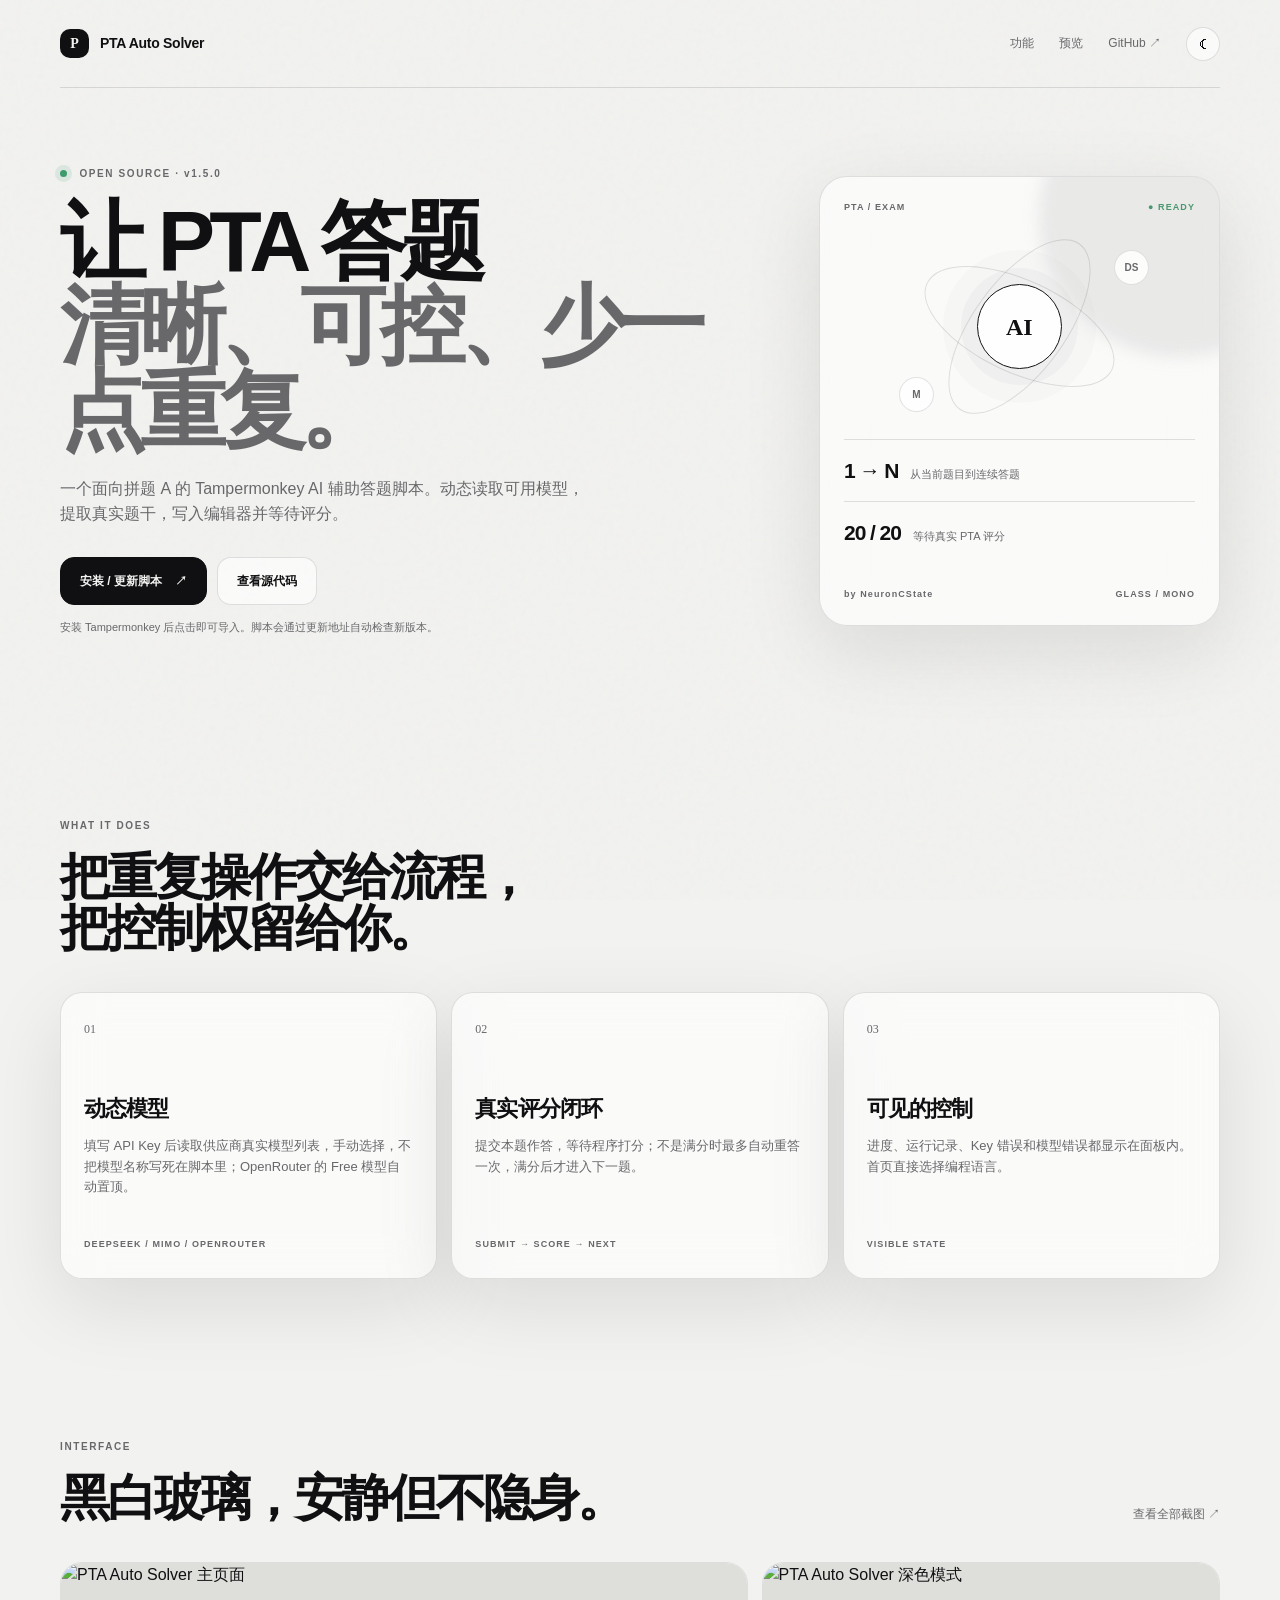
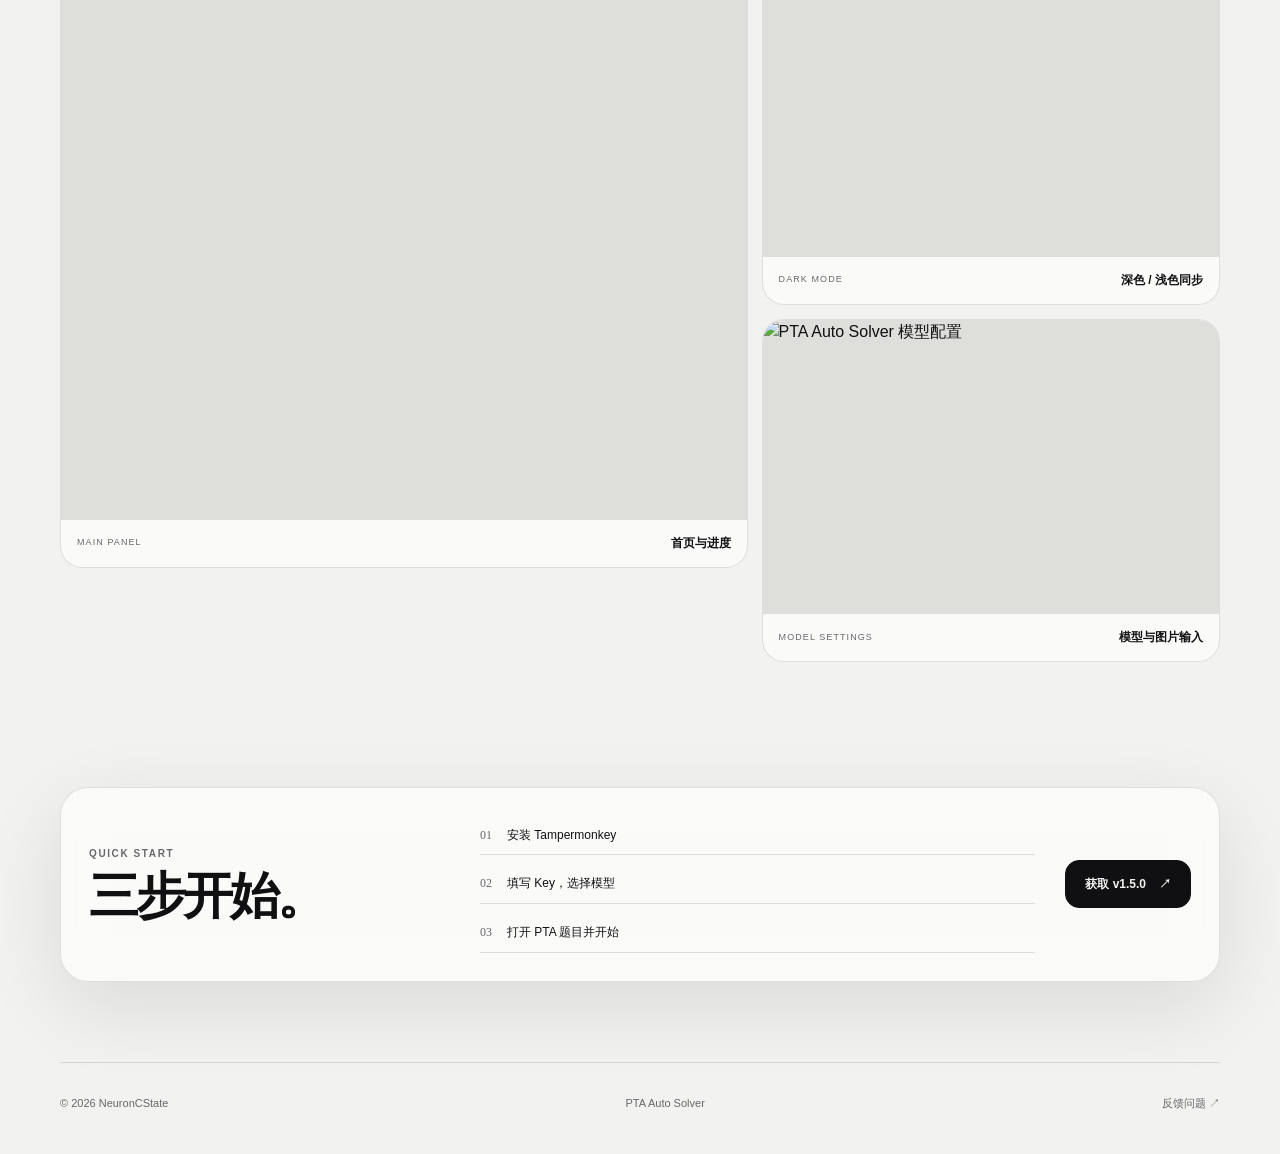
==== docs/index.html @ 07b00ae7 "docs: update site for OpenRouter support" ====
<!doctype html>
<html lang="zh-CN">
<head>
  <meta charset="utf-8">
  <meta name="viewport" content="width=device-width, initial-scale=1">
  <title>PTA Auto Solver · NeuronCState</title>
  <meta name="description" content="PTA Auto Solver 是一个轻量、清晰的 Tampermonkey AI 辅助答题脚本，支持 DeepSeek、MiMo 与动态模型选择。">
  <meta name="theme-color" content="#0b0b0d">
  <link rel="canonical" href="https://neuroncstate.github.io/PTA-Auto-Solver/">
  <link rel="stylesheet" href="styles.css">
</head>
<body>
  <div class="page-noise" aria-hidden="true"></div>
  <header class="nav shell">
    <a class="brand" href="./" aria-label="PTA Auto Solver 首页">
      <span class="brand-mark">P</span>
      <span>PTA Auto Solver</span>
    </a>
    <nav class="nav-links" aria-label="主导航">
      <a href="#features">功能</a>
      <a href="#preview">预览</a>
      <a href="https://github.com/NeuronCState/PTA-Auto-Solver" target="_blank" rel="noreferrer">GitHub ↗</a>
      <button id="theme-toggle" class="icon-button" type="button" aria-label="切换主题">☾</button>
    </nav>
  </header>

  <main>
    <section class="hero shell">
      <div class="hero-copy">
        <p class="eyebrow"><span class="status-dot"></span> OPEN SOURCE · v1.5.0</p>
        <h1>让 PTA 答题<br><em>清晰、可控、少一点重复。</em></h1>
        <p class="hero-text">一个面向拼题 A 的 Tampermonkey AI 辅助答题脚本。动态读取可用模型，提取真实题干，写入编辑器并等待评分。</p>
        <div class="hero-actions">
          <a class="button button-dark" href="https://raw.githubusercontent.com/NeuronCState/PTA-Auto-Solver/main/PTA%20Auto%20Solver%20Pro-1.4.2.user.js">安装 / 更新脚本 <span>↗</span></a>
          <a class="button button-light" href="https://github.com/NeuronCState/PTA-Auto-Solver" target="_blank" rel="noreferrer">查看源代码</a>
        </div>
        <p class="microcopy">安装 Tampermonkey 后点击即可导入。脚本会通过更新地址自动检查新版本。</p>
      </div>
      <div class="hero-card glass-card" aria-label="产品摘要">
        <div class="card-topline"><span>PTA / EXAM</span><span class="card-live">● READY</span></div>
        <div class="hero-orbit"><span class="orbit-core">AI</span><span class="orbit-line orbit-line-a"></span><span class="orbit-line orbit-line-b"></span><span class="orbit-node orbit-node-a">DS</span><span class="orbit-node orbit-node-b">M</span></div>
        <div class="card-stat"><strong>1 → N</strong><span>从当前题目到连续答题</span></div>
        <div class="card-stat"><strong>20 / 20</strong><span>等待真实 PTA 评分</span></div>
        <div class="card-footer"><span>by NeuronCState</span><span>GLASS / MONO</span></div>
      </div>
    </section>

    <section id="features" class="section shell">
      <div class="section-heading"><p class="eyebrow">WHAT IT DOES</p><h2>把重复操作交给流程，<br>把控制权留给你。</h2></div>
      <div class="feature-grid">
        <article class="feature-card glass-card"><span class="feature-index">01</span><h3>动态模型</h3><p>填写 API Key 后读取供应商真实模型列表，手动选择，不把模型名称写死在脚本里；OpenRouter 的 Free 模型自动置顶。</p><span class="feature-tag">DEEPSEEK / MIMO / OPENROUTER</span></article>
        <article class="feature-card glass-card"><span class="feature-index">02</span><h3>真实评分闭环</h3><p>提交本题作答，等待程序打分；不是满分时最多自动重答一次，满分后才进入下一题。</p><span class="feature-tag">SUBMIT → SCORE → NEXT</span></article>
        <article class="feature-card glass-card"><span class="feature-index">03</span><h3>可见的控制</h3><p>进度、运行记录、Key 错误和模型错误都显示在面板内。首页直接选择编程语言。</p><span class="feature-tag">VISIBLE STATE</span></article>
      </div>
    </section>

    <section id="preview" class="section shell preview-section">
      <div class="section-heading inline-heading"><div><p class="eyebrow">INTERFACE</p><h2>黑白玻璃，安静但不隐身。</h2></div><a class="text-link" href="https://github.com/NeuronCState/PTA-Auto-Solver/tree/main/screenshots" target="_blank" rel="noreferrer">查看全部截图 ↗</a></div>
      <div class="preview-grid">
        <figure class="preview-card preview-card-large"><img src="https://raw.githubusercontent.com/NeuronCState/PTA-Auto-Solver/main/screenshots/main-page.png" alt="PTA Auto Solver 主页面" loading="lazy"><figcaption><span>MAIN PANEL</span><strong>首页与进度</strong></figcaption></figure>
        <figure class="preview-card"><img src="https://raw.githubusercontent.com/NeuronCState/PTA-Auto-Solver/main/screenshots/dark-mode-main-page.png" alt="PTA Auto Solver 深色模式" loading="lazy"><figcaption><span>DARK MODE</span><strong>深色 / 浅色同步</strong></figcaption></figure>
        <figure class="preview-card"><img src="https://raw.githubusercontent.com/NeuronCState/PTA-Auto-Solver/main/screenshots/model-settings.png" alt="PTA Auto Solver 模型配置" loading="lazy"><figcaption><span>MODEL SETTINGS</span><strong>模型与图片输入</strong></figcaption></figure>
      </div>
    </section>

    <section class="section shell setup-section">
      <div class="setup-panel glass-card">
        <div><p class="eyebrow">QUICK START</p><h2>三步开始。</h2></div>
        <div class="steps"><div class="step"><b>01</b><span>安装 Tampermonkey</span></div><div class="step"><b>02</b><span>填写 Key，选择模型</span></div><div class="step"><b>03</b><span>打开 PTA 题目并开始</span></div></div>
        <a class="button button-dark" href="https://raw.githubusercontent.com/NeuronCState/PTA-Auto-Solver/main/PTA%20Auto%20Solver%20Pro-1.4.2.user.js">获取 v1.5.0 <span>↗</span></a>
      </div>
    </section>
  </main>

  <footer class="footer shell"><span>© 2026 NeuronCState</span><span>PTA Auto Solver</span><a href="https://github.com/NeuronCState/PTA-Auto-Solver/issues" target="_blank" rel="noreferrer">反馈问题 ↗</a></footer>
  <script>
    const root = document.documentElement;
    const toggle = document.getElementById('theme-toggle');
    const stored = localStorage.getItem('pta-site-theme');
    if (stored === 'dark') root.dataset.theme = 'dark';
    function syncTheme() { const dark = root.dataset.theme === 'dark'; toggle.textContent = dark ? '☀' : '☾'; toggle.setAttribute('aria-label', dark ? '切换浅色' : '切换深色'); }
    toggle.addEventListener('click', () => { root.dataset.theme = root.dataset.theme === 'dark' ? 'light' : 'dark'; localStorage.setItem('pta-site-theme', root.dataset.theme); syncTheme(); });
    syncTheme();
  </script>
</body>
</html>
---- docs/styles.css ----
:root { color-scheme: light; --bg:#f2f2f0; --ink:#101012; --muted:#68686b; --line:rgba(16,16,18,.12); --glass:rgba(255,255,255,.62); --glass-strong:rgba(255,255,255,.82); --shadow:0 24px 80px rgba(17,17,19,.10); --radius:28px; }
:root[data-theme="dark"] { color-scheme: dark; --bg:#0b0b0d; --ink:#f4f4f0; --muted:#a4a4a8; --line:rgba(255,255,255,.14); --glass:rgba(31,31,35,.70); --glass-strong:rgba(38,38,43,.88); --shadow:0 24px 80px rgba(0,0,0,.34); }
* { box-sizing:border-box; }
html { scroll-behavior:smooth; }
body { margin:0; min-width:320px; background:var(--bg); color:var(--ink); font-family:Inter,ui-sans-serif,-apple-system,BlinkMacSystemFont,"Segoe UI","PingFang SC","Hiragino Sans GB",sans-serif; line-height:1.55; transition:background .35s ease,color .35s ease; }
a { color:inherit; text-decoration:none; }
.page-noise { position:fixed; inset:0; pointer-events:none; opacity:.13; background-image:url("data:image/svg+xml,%3Csvg viewBox='0 0 180 180' xmlns='http://www.w3.org/2000/svg'%3E%3Cfilter id='n'%3E%3CfeTurbulence type='fractalNoise' baseFrequency='.85' numOctaves='3' stitchTiles='stitch'/%3E%3C/filter%3E%3Crect width='100%25' height='100%25' filter='url(%23n)' opacity='.24'/%3E%3C/svg%3E"); z-index:-1; }
.shell { width:min(1160px,calc(100% - 48px)); margin:0 auto; }
.nav { min-height:88px; display:flex; align-items:center; justify-content:space-between; border-bottom:1px solid var(--line); }
.brand { display:flex; align-items:center; gap:11px; font-size:14px; font-weight:700; letter-spacing:-.02em; }
.brand-mark { display:grid; place-items:center; width:29px; height:29px; border-radius:10px; background:var(--ink); color:var(--bg); font:700 14px/1 Georgia,serif; }
.nav-links { display:flex; align-items:center; gap:25px; color:var(--muted); font-size:12px; }
.nav-links a:hover,.text-link:hover { color:var(--ink); }
.icon-button { display:grid; place-items:center; width:34px; height:34px; padding:0; border:1px solid var(--line); border-radius:50%; background:var(--glass); color:var(--ink); cursor:pointer; font-size:16px; transition:transform .2s ease,background .2s ease; }
.icon-button:hover { transform:rotate(12deg); background:var(--glass-strong); }
.hero { display:grid; grid-template-columns:minmax(0,1.25fr) minmax(300px,.75fr); gap:90px; align-items:center; min-height:650px; padding:76px 0 100px; }
.eyebrow { margin:0 0 18px; color:var(--muted); font-size:10px; font-weight:800; letter-spacing:.16em; }
.status-dot { display:inline-block; width:7px; height:7px; margin-right:8px; border-radius:50%; background:#3f9b6d; box-shadow:0 0 0 5px rgba(63,155,109,.12); }
h1,h2,h3,p { margin-top:0; }
h1 { max-width:720px; margin-bottom:25px; font-size:clamp(48px,7vw,86px); line-height:.98; letter-spacing:-.07em; font-weight:700; }
h1 em { color:var(--muted); font-style:normal; }
.hero-text { max-width:535px; margin-bottom:31px; color:var(--muted); font-size:16px; }
.hero-actions { display:flex; flex-wrap:wrap; gap:10px; }
.button { display:inline-flex; align-items:center; justify-content:center; gap:13px; min-height:48px; padding:0 19px; border:1px solid var(--ink); border-radius:14px; font-size:12px; font-weight:700; transition:transform .22s ease,box-shadow .22s ease,background .22s ease; }
.button:hover { transform:translateY(-3px); box-shadow:0 12px 24px rgba(0,0,0,.12); }
.button-dark { background:var(--ink); color:var(--bg); }
.button-light { background:var(--glass); border-color:var(--line); }
.microcopy { margin:14px 0 0; color:var(--muted); font-size:11px; }
.glass-card { border:1px solid var(--line); background:var(--glass); box-shadow:var(--shadow); backdrop-filter:blur(22px); -webkit-backdrop-filter:blur(22px); }
.hero-card { position:relative; min-height:400px; padding:24px; overflow:hidden; border-radius:var(--radius); }
.hero-card:before { content:""; position:absolute; width:280px; height:280px; right:-100px; top:-100px; border-radius:50%; background:rgba(128,128,128,.14); filter:blur(8px); }
.card-topline,.card-footer { display:flex; justify-content:space-between; color:var(--muted); font-size:9px; font-weight:800; letter-spacing:.12em; }
.card-live { color:#3f9b6d; }
.hero-orbit { position:relative; display:grid; place-items:center; height:225px; }
.orbit-core { display:grid; place-items:center; width:85px; height:85px; border:1px solid var(--ink); border-radius:50%; background:var(--glass-strong); font:700 24px/1 Georgia,serif; box-shadow:0 0 0 16px rgba(128,128,128,.06),0 0 0 34px rgba(128,128,128,.035); }
.orbit-line { position:absolute; width:205px; height:93px; border:1px solid var(--line); border-radius:50%; transform:rotate(25deg); }
.orbit-line-b { transform:rotate(-54deg); }
.orbit-node { position:absolute; display:grid; place-items:center; width:35px; height:35px; border:1px solid var(--line); border-radius:50%; background:var(--glass-strong); color:var(--muted); font-size:10px; font-weight:800; }
.orbit-node-a { top:36px; right:46px; }.orbit-node-b { bottom:28px; left:55px; }
.card-stat { display:flex; align-items:baseline; gap:12px; padding:14px 0; border-top:1px solid var(--line); }.card-stat strong { font-size:21px; letter-spacing:-.05em; }.card-stat span { color:var(--muted); font-size:11px; }.card-footer { padding-top:25px; }
.section { padding:80px 0; }.section-heading { margin-bottom:38px; }.section-heading h2,.setup-panel h2 { margin:0; font-size:clamp(30px,4vw,50px); line-height:1.02; letter-spacing:-.06em; }.inline-heading { display:flex; align-items:end; justify-content:space-between; gap:20px; }.text-link { color:var(--muted); font-size:12px; white-space:nowrap; }
.feature-grid { display:grid; grid-template-columns:repeat(3,1fr); gap:14px; }.feature-card { min-height:260px; padding:23px; border-radius:22px; transition:transform .25s ease; }.feature-card:hover { transform:translateY(-6px); }.feature-index { color:var(--muted); font:12px Georgia,serif; }.feature-card h3 { margin:52px 0 10px; font-size:22px; letter-spacing:-.04em; }.feature-card p { min-height:74px; margin-bottom:20px; color:var(--muted); font-size:13px; }.feature-tag { color:var(--muted); font-size:9px; font-weight:800; letter-spacing:.12em; }
.preview-grid { display:grid; grid-template-columns:1.2fr .8fr; gap:14px; align-items:start; }.preview-card { margin:0; overflow:hidden; border:1px solid var(--line); border-radius:22px; background:var(--glass); }.preview-card-large { grid-row:span 2; }.preview-card img { display:block; width:100%; height:auto; aspect-ratio:1.55; object-fit:cover; background:#dededb; }.preview-card-large img { aspect-ratio:1.23; object-fit:contain; }.preview-card figcaption { display:flex; justify-content:space-between; align-items:center; gap:10px; padding:14px 16px; }.preview-card figcaption span { color:var(--muted); font-size:9px; letter-spacing:.12em; }.preview-card figcaption strong { font-size:12px; }
.setup-section { padding-top:45px; }.setup-panel { display:grid; grid-template-columns:.65fr 1fr auto; gap:30px; align-items:center; padding:28px; border-radius:var(--radius); }.setup-panel .eyebrow { margin-bottom:10px; }.steps { display:grid; gap:9px; }.step { display:flex; align-items:center; gap:15px; padding:10px 0; border-bottom:1px solid var(--line); font-size:12px; }.step b { color:var(--muted); font:12px Georgia,serif; }.footer { display:flex; justify-content:space-between; gap:18px; padding:32px 0 42px; border-top:1px solid var(--line); color:var(--muted); font-size:11px; }.footer a:hover { color:var(--ink); }
@media (max-width:800px) { .shell { width:min(100% - 30px,600px); }.nav { min-height:72px; }.nav-links { gap:12px; }.nav-links a:nth-child(-n+2) { display:none; }.hero { grid-template-columns:1fr; gap:30px; min-height:auto; padding:75px 0 55px; }.hero-card { min-height:350px; }.feature-grid,.setup-panel { grid-template-columns:1fr; }.setup-panel .button { width:100%; }.preview-grid { grid-template-columns:1fr; }.preview-card-large { grid-row:auto; }.preview-card-large img { aspect-ratio:1.55; }.inline-heading { align-items:start; flex-direction:column; }.footer { flex-wrap:wrap; } }
@media (prefers-reduced-motion:reduce) { *,*:before,*:after { scroll-behavior:auto !important; transition-duration:.01ms !important; animation-duration:.01ms !important; } }
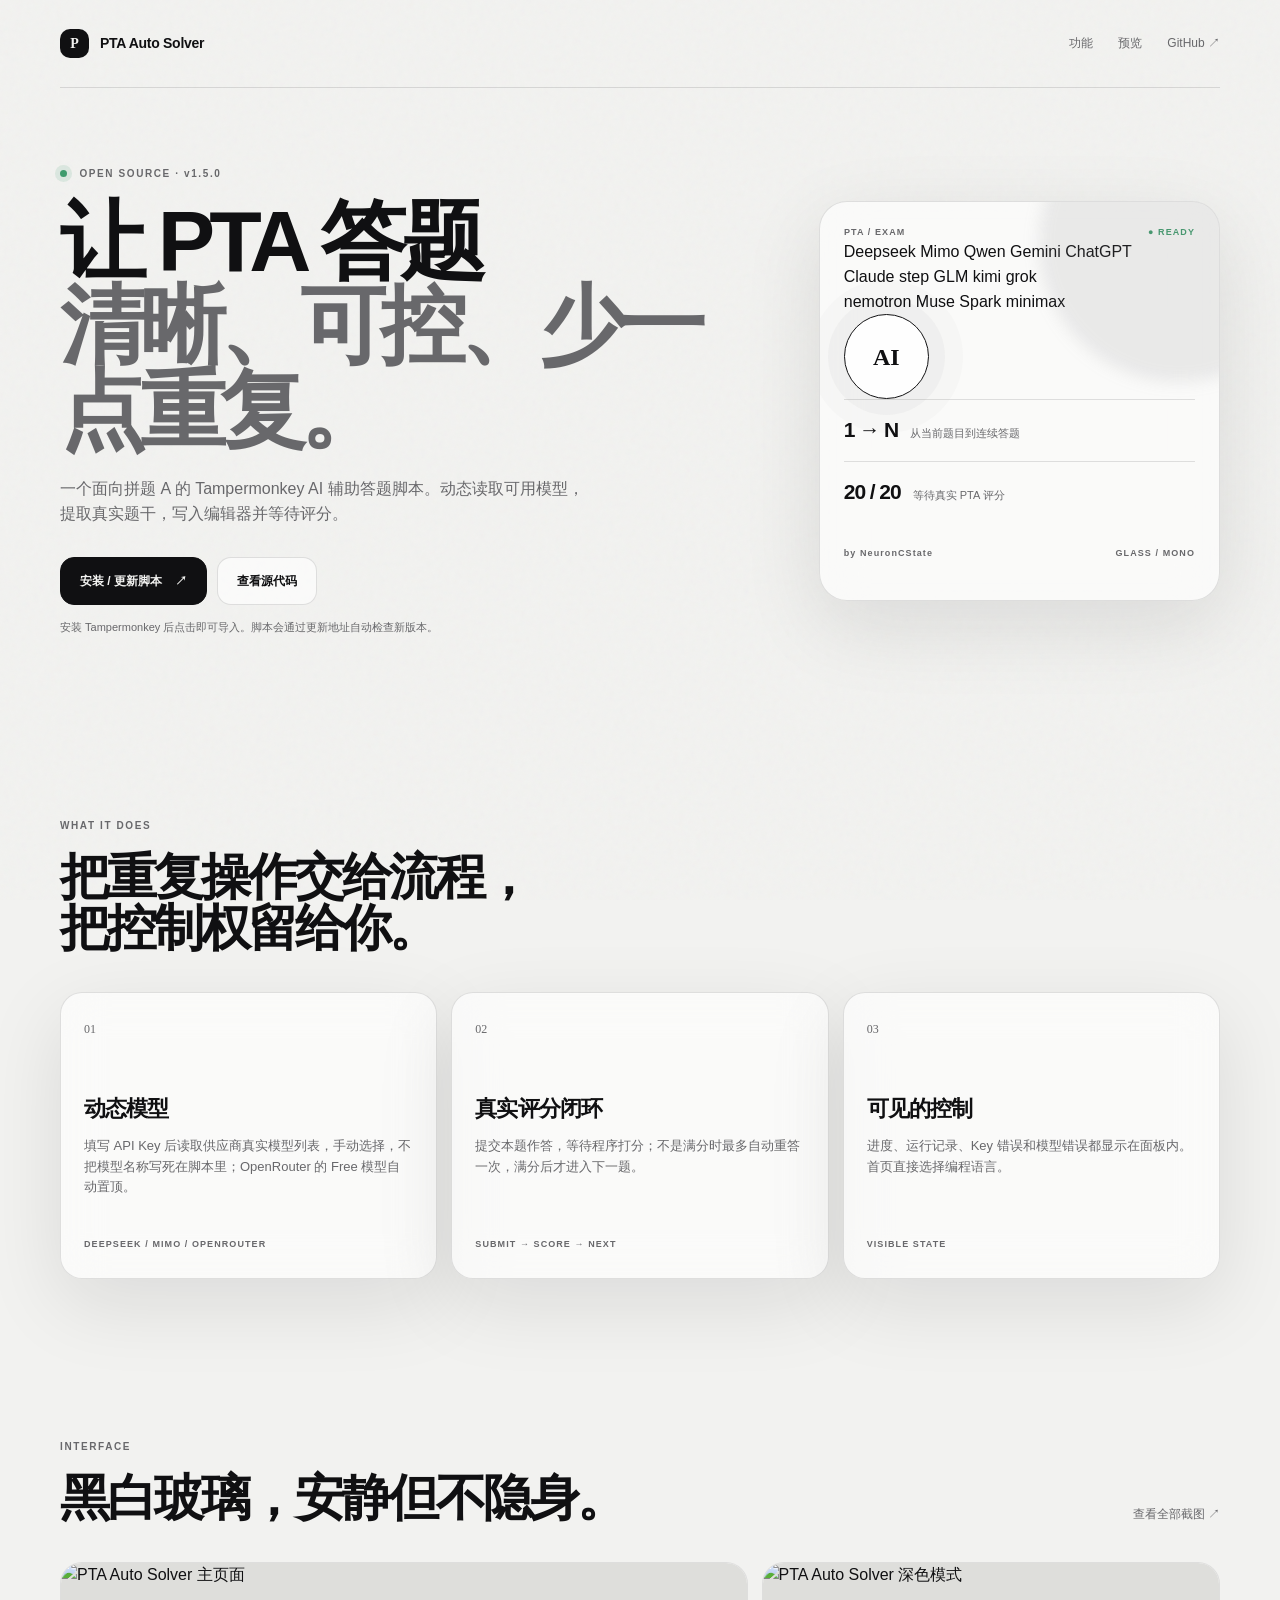
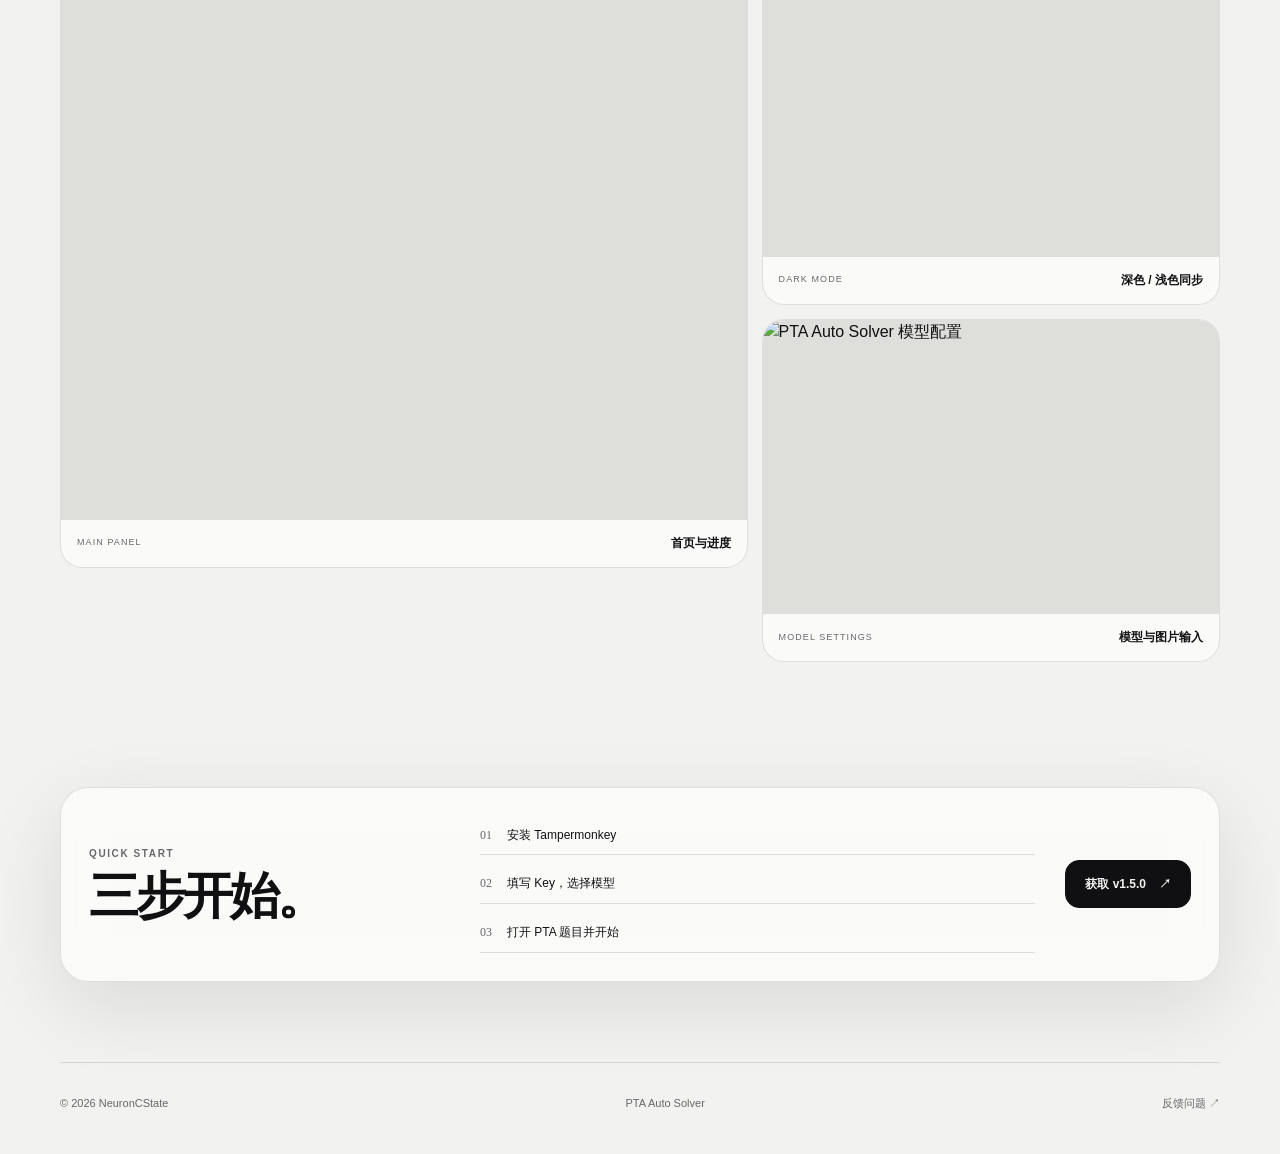
==== commit 24dd36be: "Refresh website screenshots" ====
--- a/docs/index.html
+++ b/docs/index.html
@@ -7,11 +7,11 @@
   <meta name="description" content="PTA Auto Solver 是一个轻量、清晰的 Tampermonkey AI 辅助答题脚本，支持 DeepSeek、MiMo 与动态模型选择。">
   <meta name="theme-color" content="#0b0b0d">
   <link rel="canonical" href="https://neuroncstate.github.io/PTA-Auto-Solver/">
-  <link rel="stylesheet" href="styles.css">
+  <link rel="stylesheet" href="styles.css?v=20260731-model-orbits">
 </head>
 <body>
   <div class="page-noise" aria-hidden="true"></div>
-  <header class="nav shell">
+  <header class="nav shell" data-reveal>
     <a class="brand" href="./" aria-label="PTA Auto Solver 首页">
       <span class="brand-mark">P</span>
       <span>PTA Auto Solver</span>
@@ -20,25 +20,45 @@
       <a href="#features">功能</a>
       <a href="#preview">预览</a>
       <a href="https://github.com/NeuronCState/PTA-Auto-Solver" target="_blank" rel="noreferrer">GitHub ↗</a>
-      <button id="theme-toggle" class="icon-button" type="button" aria-label="切换主题">☾</button>
     </nav>
   </header>
 
   <main>
     <section class="hero shell">
-      <div class="hero-copy">
+      <div class="hero-copy" data-reveal>
         <p class="eyebrow"><span class="status-dot"></span> OPEN SOURCE · v1.5.0</p>
         <h1>让 PTA 答题<br><em>清晰、可控、少一点重复。</em></h1>
         <p class="hero-text">一个面向拼题 A 的 Tampermonkey AI 辅助答题脚本。动态读取可用模型，提取真实题干，写入编辑器并等待评分。</p>
         <div class="hero-actions">
-          <a class="button button-dark" href="https://raw.githubusercontent.com/NeuronCState/PTA-Auto-Solver/main/PTA%20Auto%20Solver%20Pro-1.4.2.user.js">安装 / 更新脚本 <span>↗</span></a>
+          <a class="button button-dark" href="https://raw.githubusercontent.com/NeuronCState/PTA-Auto-Solver/main/PTA%20Auto%20Solver%20Pro-1.5.0.user.js">安装 / 更新脚本 <span>↗</span></a>
           <a class="button button-light" href="https://github.com/NeuronCState/PTA-Auto-Solver" target="_blank" rel="noreferrer">查看源代码</a>
         </div>
         <p class="microcopy">安装 Tampermonkey 后点击即可导入。脚本会通过更新地址自动检查新版本。</p>
       </div>
-      <div class="hero-card glass-card" aria-label="产品摘要">
+      <div class="hero-card glass-card" aria-label="产品摘要" data-reveal>
         <div class="card-topline"><span>PTA / EXAM</span><span class="card-live">● READY</span></div>
-        <div class="hero-orbit"><span class="orbit-core">AI</span><span class="orbit-line orbit-line-a"></span><span class="orbit-line orbit-line-b"></span><span class="orbit-node orbit-node-a">DS</span><span class="orbit-node orbit-node-b">M</span></div>
+        <div class="model-system" aria-label="支持的 AI 模型">
+          <div class="model-track model-track-outer">
+            <span class="model-sphere" style="--angle:0deg;--radius:96px"><span>Deepseek</span></span>
+            <span class="model-sphere" style="--angle:72deg;--radius:96px"><span>Mimo</span></span>
+            <span class="model-sphere" style="--angle:144deg;--radius:96px"><span>Qwen</span></span>
+            <span class="model-sphere" style="--angle:216deg;--radius:96px"><span>Gemini</span></span>
+            <span class="model-sphere" style="--angle:288deg;--radius:96px"><span>ChatGPT</span></span>
+          </div>
+          <div class="model-track model-track-middle">
+            <span class="model-sphere" style="--angle:28deg;--radius:68px"><span>Claude</span></span>
+            <span class="model-sphere" style="--angle:100deg;--radius:68px"><span>step</span></span>
+            <span class="model-sphere" style="--angle:172deg;--radius:68px"><span>GLM</span></span>
+            <span class="model-sphere" style="--angle:244deg;--radius:68px"><span>kimi</span></span>
+            <span class="model-sphere" style="--angle:316deg;--radius:68px"><span>grok</span></span>
+          </div>
+          <div class="model-track model-track-inner">
+            <span class="model-sphere" style="--angle:55deg;--radius:42px"><span>nemotron</span></span>
+            <span class="model-sphere" style="--angle:175deg;--radius:42px"><span>Muse Spark</span></span>
+            <span class="model-sphere" style="--angle:295deg;--radius:42px"><span>minimax</span></span>
+          </div>
+          <span class="orbit-core">AI</span>
+        </div>
         <div class="card-stat"><strong>1 → N</strong><span>从当前题目到连续答题</span></div>
         <div class="card-stat"><strong>20 / 20</strong><span>等待真实 PTA 评分</span></div>
         <div class="card-footer"><span>by NeuronCState</span><span>GLASS / MONO</span></div>
@@ -46,28 +66,28 @@
     </section>
 
     <section id="features" class="section shell">
-      <div class="section-heading"><p class="eyebrow">WHAT IT DOES</p><h2>把重复操作交给流程，<br>把控制权留给你。</h2></div>
+      <div class="section-heading" data-reveal><p class="eyebrow">WHAT IT DOES</p><h2>把重复操作交给流程，<br>把控制权留给你。</h2></div>
       <div class="feature-grid">
-        <article class="feature-card glass-card"><span class="feature-index">01</span><h3>动态模型</h3><p>填写 API Key 后读取供应商真实模型列表，手动选择，不把模型名称写死在脚本里；OpenRouter 的 Free 模型自动置顶。</p><span class="feature-tag">DEEPSEEK / MIMO / OPENROUTER</span></article>
-        <article class="feature-card glass-card"><span class="feature-index">02</span><h3>真实评分闭环</h3><p>提交本题作答，等待程序打分；不是满分时最多自动重答一次，满分后才进入下一题。</p><span class="feature-tag">SUBMIT → SCORE → NEXT</span></article>
-        <article class="feature-card glass-card"><span class="feature-index">03</span><h3>可见的控制</h3><p>进度、运行记录、Key 错误和模型错误都显示在面板内。首页直接选择编程语言。</p><span class="feature-tag">VISIBLE STATE</span></article>
+        <article class="feature-card glass-card" data-reveal><span class="feature-index">01</span><h3>动态模型</h3><p>填写 API Key 后读取供应商真实模型列表，手动选择，不把模型名称写死在脚本里；OpenRouter 的 Free 模型自动置顶。</p><span class="feature-tag">DEEPSEEK / MIMO / OPENROUTER</span></article>
+        <article class="feature-card glass-card" data-reveal><span class="feature-index">02</span><h3>真实评分闭环</h3><p>提交本题作答，等待程序打分；不是满分时最多自动重答一次，满分后才进入下一题。</p><span class="feature-tag">SUBMIT → SCORE → NEXT</span></article>
+        <article class="feature-card glass-card" data-reveal><span class="feature-index">03</span><h3>可见的控制</h3><p>进度、运行记录、Key 错误和模型错误都显示在面板内。首页直接选择编程语言。</p><span class="feature-tag">VISIBLE STATE</span></article>
       </div>
     </section>
 
     <section id="preview" class="section shell preview-section">
-      <div class="section-heading inline-heading"><div><p class="eyebrow">INTERFACE</p><h2>黑白玻璃，安静但不隐身。</h2></div><a class="text-link" href="https://github.com/NeuronCState/PTA-Auto-Solver/tree/main/screenshots" target="_blank" rel="noreferrer">查看全部截图 ↗</a></div>
+      <div class="section-heading inline-heading" data-reveal><div><p class="eyebrow">INTERFACE</p><h2>黑白玻璃，安静但不隐身。</h2></div><a class="text-link" href="https://github.com/NeuronCState/PTA-Auto-Solver/tree/main/screenshots" target="_blank" rel="noreferrer">查看全部截图 ↗</a></div>
       <div class="preview-grid">
-        <figure class="preview-card preview-card-large"><img src="https://raw.githubusercontent.com/NeuronCState/PTA-Auto-Solver/main/screenshots/main-page.png" alt="PTA Auto Solver 主页面" loading="lazy"><figcaption><span>MAIN PANEL</span><strong>首页与进度</strong></figcaption></figure>
-        <figure class="preview-card"><img src="https://raw.githubusercontent.com/NeuronCState/PTA-Auto-Solver/main/screenshots/dark-mode-main-page.png" alt="PTA Auto Solver 深色模式" loading="lazy"><figcaption><span>DARK MODE</span><strong>深色 / 浅色同步</strong></figcaption></figure>
-        <figure class="preview-card"><img src="https://raw.githubusercontent.com/NeuronCState/PTA-Auto-Solver/main/screenshots/model-settings.png" alt="PTA Auto Solver 模型配置" loading="lazy"><figcaption><span>MODEL SETTINGS</span><strong>模型与图片输入</strong></figcaption></figure>
+        <figure class="preview-card preview-card-large" data-reveal><img src="https://raw.githubusercontent.com/NeuronCState/PTA-Auto-Solver/main/screenshots/main-page.png?v=20260731-2" alt="PTA Auto Solver 主页面" loading="lazy"><figcaption><span>MAIN PANEL</span><strong>首页与进度</strong></figcaption></figure>
+        <figure class="preview-card" data-reveal><img src="https://raw.githubusercontent.com/NeuronCState/PTA-Auto-Solver/main/screenshots/dark-mode-main-page.png?v=20260731-2" alt="PTA Auto Solver 深色模式" loading="lazy"><figcaption><span>DARK MODE</span><strong>深色 / 浅色同步</strong></figcaption></figure>
+        <figure class="preview-card" data-reveal><img src="https://raw.githubusercontent.com/NeuronCState/PTA-Auto-Solver/main/screenshots/model-settings.png?v=20260731-2" alt="PTA Auto Solver 模型配置" loading="lazy"><figcaption><span>MODEL SETTINGS</span><strong>模型与图片输入</strong></figcaption></figure>
       </div>
     </section>
 
     <section class="section shell setup-section">
-      <div class="setup-panel glass-card">
+      <div class="setup-panel glass-card" data-reveal>
         <div><p class="eyebrow">QUICK START</p><h2>三步开始。</h2></div>
         <div class="steps"><div class="step"><b>01</b><span>安装 Tampermonkey</span></div><div class="step"><b>02</b><span>填写 Key，选择模型</span></div><div class="step"><b>03</b><span>打开 PTA 题目并开始</span></div></div>
-        <a class="button button-dark" href="https://raw.githubusercontent.com/NeuronCState/PTA-Auto-Solver/main/PTA%20Auto%20Solver%20Pro-1.4.2.user.js">获取 v1.5.0 <span>↗</span></a>
+        <a class="button button-dark" href="https://raw.githubusercontent.com/NeuronCState/PTA-Auto-Solver/main/PTA%20Auto%20Solver%20Pro-1.5.0.user.js">获取 v1.5.0 <span>↗</span></a>
       </div>
     </section>
   </main>
@@ -75,12 +95,21 @@
   <footer class="footer shell"><span>© 2026 NeuronCState</span><span>PTA Auto Solver</span><a href="https://github.com/NeuronCState/PTA-Auto-Solver/issues" target="_blank" rel="noreferrer">反馈问题 ↗</a></footer>
   <script>
     const root = document.documentElement;
-    const toggle = document.getElementById('theme-toggle');
-    const stored = localStorage.getItem('pta-site-theme');
-    if (stored === 'dark') root.dataset.theme = 'dark';
-    function syncTheme() { const dark = root.dataset.theme === 'dark'; toggle.textContent = dark ? '☀' : '☾'; toggle.setAttribute('aria-label', dark ? '切换浅色' : '切换深色'); }
-    toggle.addEventListener('click', () => { root.dataset.theme = root.dataset.theme === 'dark' ? 'light' : 'dark'; localStorage.setItem('pta-site-theme', root.dataset.theme); syncTheme(); });
-    syncTheme();
+    if (!window.matchMedia('(prefers-reduced-motion: reduce)').matches) {
+      root.classList.add('motion-ready');
+      const observer = new IntersectionObserver((entries) => {
+        entries.forEach((entry) => {
+          if (entry.isIntersecting) {
+            entry.target.classList.add('is-visible');
+            observer.unobserve(entry.target);
+          }
+        });
+      }, { threshold: 0.14 });
+      document.querySelectorAll('[data-reveal]').forEach((element, index) => {
+        element.style.setProperty('--reveal-delay', `${Math.min(index % 4, 3) * 70}ms`);
+        observer.observe(element);
+      });
+    }
   </script>
 </body>
 </html>
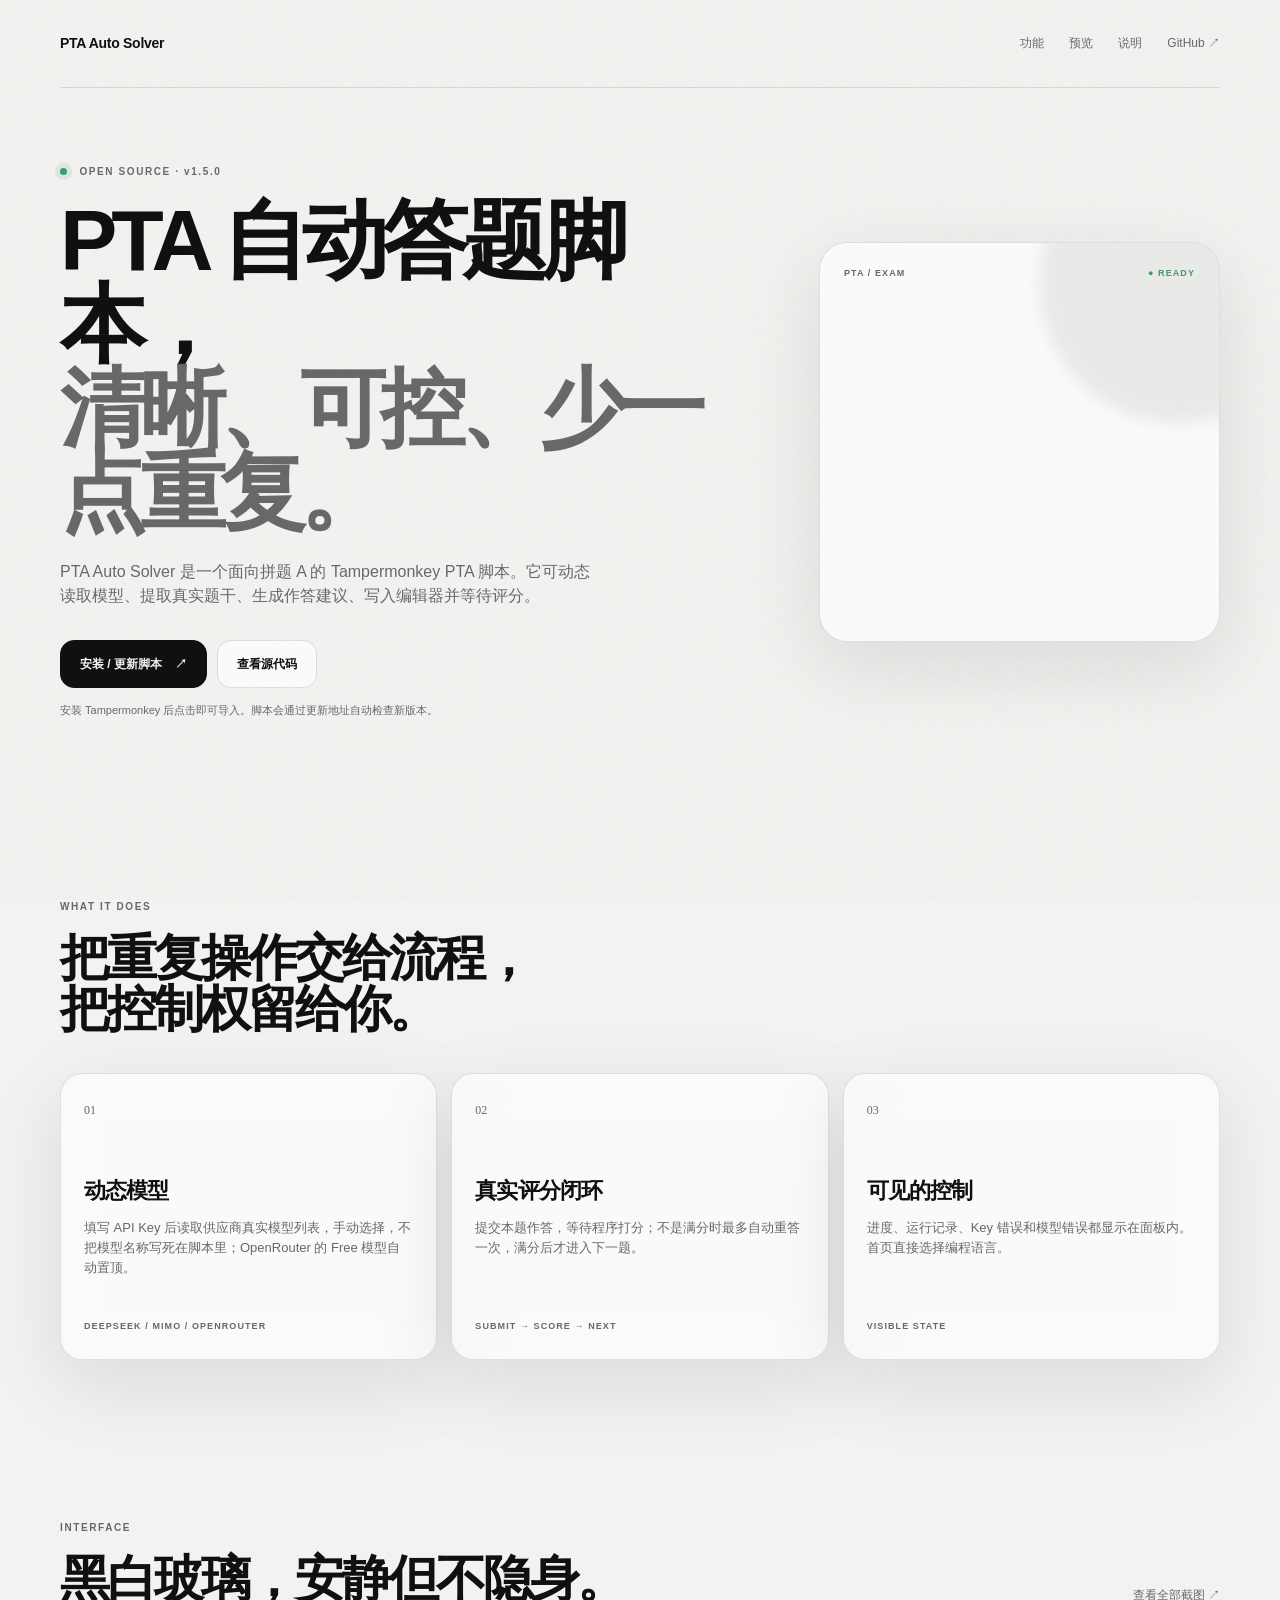
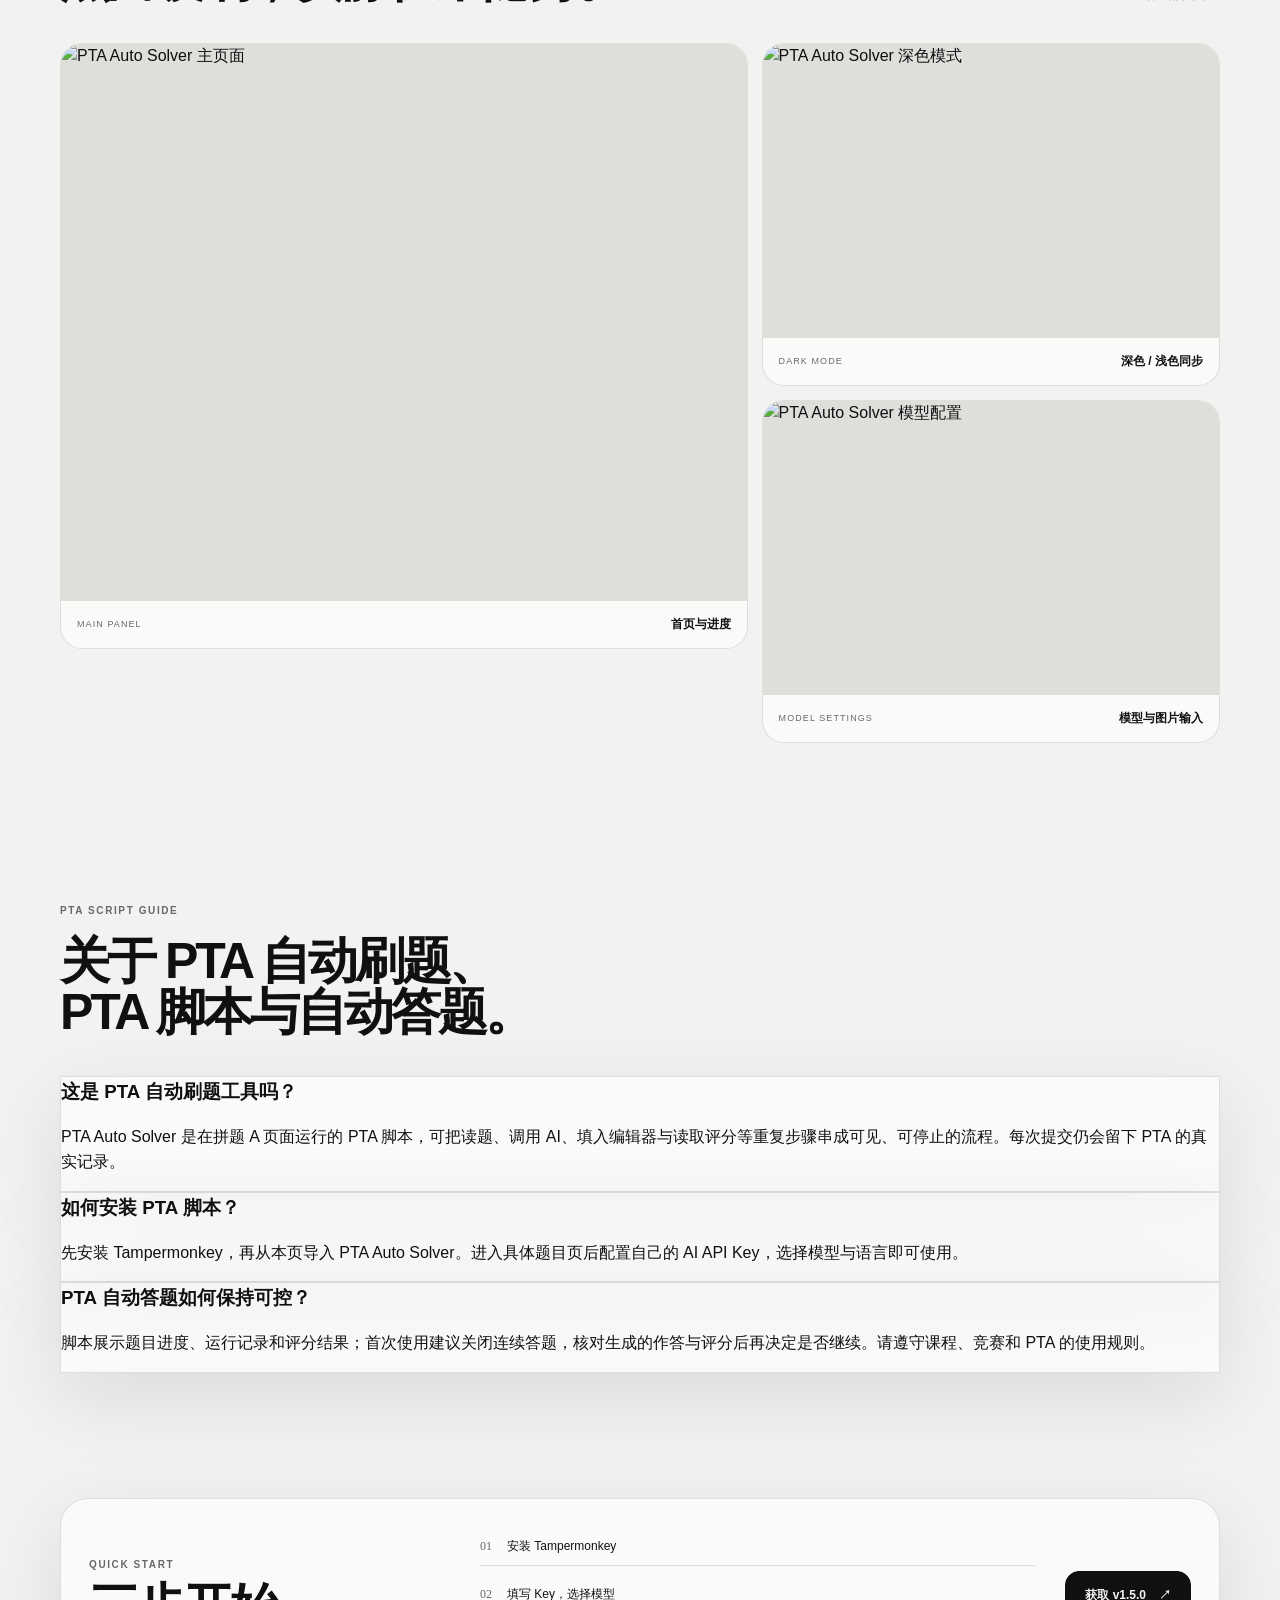
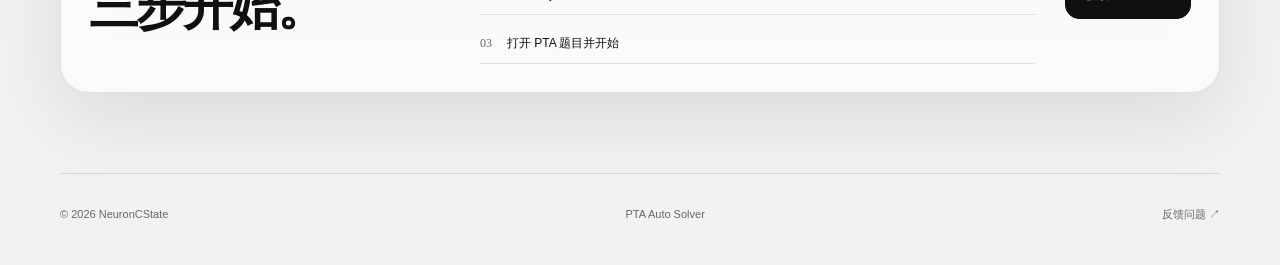
==== commit c2a7f722: "docs: sync current GitHub Pages homepage" ====
--- a/docs/index.html
+++ b/docs/index.html
@@ -3,22 +3,47 @@
 <head>
   <meta charset="utf-8">
   <meta name="viewport" content="width=device-width, initial-scale=1">
-  <title>PTA Auto Solver · NeuronCState</title>
-  <meta name="description" content="PTA Auto Solver 是一个轻量、清晰的 Tampermonkey AI 辅助答题脚本，支持 DeepSeek、MiMo 与动态模型选择。">
+  <title>PTA 自动刷题脚本 · PTA 自动答题 AI 工具 | PTA Auto Solver</title>
+  <meta name="description" content="PTA Auto Solver 是面向拼题 A（PTA）的 Tampermonkey AI 辅助答题脚本：读取题目、生成作答建议、写入编辑器并跟踪评分。支持 DeepSeek、MiMo 与动态模型选择。">
+  <meta name="keywords" content="PTA自动刷题, PTA脚本, PTA自动答题, PTA AI答题, 拼题A脚本, Tampermonkey PTA脚本, PTA Auto Solver">
+  <meta name="robots" content="index, follow, max-image-preview:large">
+  <meta property="og:type" content="website">
+  <meta property="og:locale" content="zh_CN">
+  <meta property="og:title" content="PTA 自动刷题脚本 · PTA 自动答题 AI 工具 | PTA Auto Solver">
+  <meta property="og:description" content="面向拼题 A（PTA）的 Tampermonkey AI 辅助答题脚本：读取题目、生成作答建议、写入编辑器并跟踪评分。">
+  <meta property="og:url" content="https://neuroncstate.github.io/PTA-Auto-Solver/">
+  <meta property="og:image" content="https://raw.githubusercontent.com/NeuronCState/PTA-Auto-Solver/main/screenshots/main-page.png">
+  <meta name="twitter:card" content="summary_large_image">
   <meta name="theme-color" content="#0b0b0d">
   <link rel="canonical" href="https://neuroncstate.github.io/PTA-Auto-Solver/">
-  <link rel="stylesheet" href="styles.css?v=20260731-model-orbits">
+  <link rel="stylesheet" href="styles.css?v=20260801-five-ring-atom">
+  <script type="application/ld+json">
+    {
+      "@context": "https://schema.org",
+      "@type": "SoftwareApplication",
+      "name": "PTA Auto Solver",
+      "applicationCategory": "BrowserApplication",
+      "operatingSystem": "Chrome, Edge, Firefox",
+      "description": "面向拼题 A（PTA）的 Tampermonkey AI 辅助答题脚本，可读取题目、生成作答建议、写入编辑器并跟踪评分。",
+      "url": "https://neuroncstate.github.io/PTA-Auto-Solver/",
+      "downloadUrl": "https://raw.githubusercontent.com/NeuronCState/PTA-Auto-Solver/main/PTA%20Auto%20Solver%20Pro-1.5.0.user.js",
+      "softwareVersion": "1.5.0",
+      "inLanguage": "zh-CN",
+      "author": { "@type": "Person", "name": "NeuronCState" },
+      "offers": { "@type": "Offer", "price": "0", "priceCurrency": "CNY" }
+    }
+  </script>
 </head>
 <body>
   <div class="page-noise" aria-hidden="true"></div>
   <header class="nav shell" data-reveal>
     <a class="brand" href="./" aria-label="PTA Auto Solver 首页">
-      <span class="brand-mark">P</span>
       <span>PTA Auto Solver</span>
     </a>
     <nav class="nav-links" aria-label="主导航">
       <a href="#features">功能</a>
       <a href="#preview">预览</a>
+      <a href="#faq">说明</a>
       <a href="https://github.com/NeuronCState/PTA-Auto-Solver" target="_blank" rel="noreferrer">GitHub ↗</a>
     </nav>
   </header>
@@ -27,41 +52,19 @@
     <section class="hero shell">
       <div class="hero-copy" data-reveal>
         <p class="eyebrow"><span class="status-dot"></span> OPEN SOURCE · v1.5.0</p>
-        <h1>让 PTA 答题<br><em>清晰、可控、少一点重复。</em></h1>
-        <p class="hero-text">一个面向拼题 A 的 Tampermonkey AI 辅助答题脚本。动态读取可用模型，提取真实题干，写入编辑器并等待评分。</p>
+        <h1>PTA 自动答题脚本，<br><em>清晰、可控、少一点重复。</em></h1>
+        <p class="hero-text">PTA Auto Solver 是一个面向拼题 A 的 Tampermonkey PTA 脚本。它可动态读取模型、提取真实题干、生成作答建议、写入编辑器并等待评分。</p>
         <div class="hero-actions">
           <a class="button button-dark" href="https://raw.githubusercontent.com/NeuronCState/PTA-Auto-Solver/main/PTA%20Auto%20Solver%20Pro-1.5.0.user.js">安装 / 更新脚本 <span>↗</span></a>
           <a class="button button-light" href="https://github.com/NeuronCState/PTA-Auto-Solver" target="_blank" rel="noreferrer">查看源代码</a>
         </div>
         <p class="microcopy">安装 Tampermonkey 后点击即可导入。脚本会通过更新地址自动检查新版本。</p>
       </div>
-      <div class="hero-card glass-card" aria-label="产品摘要" data-reveal>
+      <div class="hero-card glass-card" aria-label="PTA AI 模型轨道" data-reveal>
         <div class="card-topline"><span>PTA / EXAM</span><span class="card-live">● READY</span></div>
-        <div class="model-system" aria-label="支持的 AI 模型">
-          <div class="model-track model-track-outer">
-            <span class="model-sphere" style="--angle:0deg;--radius:96px"><span>Deepseek</span></span>
-            <span class="model-sphere" style="--angle:72deg;--radius:96px"><span>Mimo</span></span>
-            <span class="model-sphere" style="--angle:144deg;--radius:96px"><span>Qwen</span></span>
-            <span class="model-sphere" style="--angle:216deg;--radius:96px"><span>Gemini</span></span>
-            <span class="model-sphere" style="--angle:288deg;--radius:96px"><span>ChatGPT</span></span>
-          </div>
-          <div class="model-track model-track-middle">
-            <span class="model-sphere" style="--angle:28deg;--radius:68px"><span>Claude</span></span>
-            <span class="model-sphere" style="--angle:100deg;--radius:68px"><span>step</span></span>
-            <span class="model-sphere" style="--angle:172deg;--radius:68px"><span>GLM</span></span>
-            <span class="model-sphere" style="--angle:244deg;--radius:68px"><span>kimi</span></span>
-            <span class="model-sphere" style="--angle:316deg;--radius:68px"><span>grok</span></span>
-          </div>
-          <div class="model-track model-track-inner">
-            <span class="model-sphere" style="--angle:55deg;--radius:42px"><span>nemotron</span></span>
-            <span class="model-sphere" style="--angle:175deg;--radius:42px"><span>Muse Spark</span></span>
-            <span class="model-sphere" style="--angle:295deg;--radius:42px"><span>minimax</span></span>
-          </div>
-          <span class="orbit-core">AI</span>
+        <div class="model-system">
+          <canvas id="ai-orbit-scene" aria-label="AI 模型供应商三维轨道动画"></canvas>
         </div>
-        <div class="card-stat"><strong>1 → N</strong><span>从当前题目到连续答题</span></div>
-        <div class="card-stat"><strong>20 / 20</strong><span>等待真实 PTA 评分</span></div>
-        <div class="card-footer"><span>by NeuronCState</span><span>GLASS / MONO</span></div>
       </div>
     </section>
 
@@ -80,6 +83,15 @@
         <figure class="preview-card preview-card-large" data-reveal><img src="https://raw.githubusercontent.com/NeuronCState/PTA-Auto-Solver/main/screenshots/main-page.png?v=20260731-2" alt="PTA Auto Solver 主页面" loading="lazy"><figcaption><span>MAIN PANEL</span><strong>首页与进度</strong></figcaption></figure>
         <figure class="preview-card" data-reveal><img src="https://raw.githubusercontent.com/NeuronCState/PTA-Auto-Solver/main/screenshots/dark-mode-main-page.png?v=20260731-2" alt="PTA Auto Solver 深色模式" loading="lazy"><figcaption><span>DARK MODE</span><strong>深色 / 浅色同步</strong></figcaption></figure>
         <figure class="preview-card" data-reveal><img src="https://raw.githubusercontent.com/NeuronCState/PTA-Auto-Solver/main/screenshots/model-settings.png?v=20260731-2" alt="PTA Auto Solver 模型配置" loading="lazy"><figcaption><span>MODEL SETTINGS</span><strong>模型与图片输入</strong></figcaption></figure>
+      </div>
+    </section>
+
+    <section id="faq" class="section shell seo-section">
+      <div class="section-heading" data-reveal><p class="eyebrow">PTA SCRIPT GUIDE</p><h2>关于 PTA 自动刷题、<br>PTA 脚本与自动答题。</h2></div>
+      <div class="seo-grid">
+        <article class="seo-card glass-card" data-reveal><h3>这是 PTA 自动刷题工具吗？</h3><p>PTA Auto Solver 是在拼题 A 页面运行的 PTA 脚本，可把读题、调用 AI、填入编辑器与读取评分等重复步骤串成可见、可停止的流程。每次提交仍会留下 PTA 的真实记录。</p></article>
+        <article class="seo-card glass-card" data-reveal><h3>如何安装 PTA 脚本？</h3><p>先安装 Tampermonkey，再从本页导入 PTA Auto Solver。进入具体题目页后配置自己的 AI API Key，选择模型与语言即可使用。</p></article>
+        <article class="seo-card glass-card" data-reveal><h3>PTA 自动答题如何保持可控？</h3><p>脚本展示题目进度、运行记录和评分结果；首次使用建议关闭连续答题，核对生成的作答与评分后再决定是否继续。请遵守课程、竞赛和 PTA 的使用规则。</p></article>
       </div>
     </section>
 
@@ -111,5 +123,242 @@
       });
     }
   </script>
+  <script type="module">
+    import * as THREE from 'https://cdn.jsdelivr.net/npm/three@0.160.0/build/three.module.js';
+
+    const TAU = Math.PI * 2;
+    const MODELS = [
+      { name: 'DeepSeek' }, { name: 'Mimo' }, { name: 'Qwen' }, { name: 'Gemini' },
+      { name: 'ChatGPT' }, { name: 'Claude' }, { name: 'Step' }, { name: 'GLM' },
+      { name: 'Kimi' }, { name: 'Grok' }, { name: 'Nemotron' }, { name: 'Muse Spark' },
+      { name: 'MiniMax' }
+    ];
+    const SHELLS = [
+      { r: 6.5, rings: [{ count: 3, incl: 0.62, azim: 0.35 }] },
+      { r: 9.8, rings: [{ count: 3, incl: 0.30, azim: 1.55 }, { count: 2, incl: 1.72, azim: 0.45 }] },
+      { r: 13.1, rings: [{ count: 3, incl: 0.95, azim: 2.35 }, { count: 2, incl: 1.95, azim: 1.15 }] }
+    ];
+    const SPEEDS = [0.42, 0.27, 0.18];
+    const TRAIL = 20;
+    const reduced = matchMedia('(prefers-reduced-motion: reduce)').matches;
+    const canvas = document.getElementById('ai-orbit-scene');
+    const renderer = new THREE.WebGLRenderer({ canvas, antialias: true, alpha: true });
+    renderer.setPixelRatio(Math.min(window.devicePixelRatio, 2));
+    const scene = new THREE.Scene();
+    const camera = new THREE.PerspectiveCamera(45, 1, 0.1, 200);
+    const targetCameraZ = 40;
+    camera.position.set(0, 0, reduced ? targetCameraZ : 46);
+    const atom = new THREE.Group();
+    atom.rotation.set(0.42, -0.55, 0);
+    scene.add(atom);
+    scene.add(new THREE.AmbientLight(0xffffff, 1.65));
+    const keyLight = new THREE.DirectionalLight(0xffffff, 2.3);
+    keyLight.position.set(7, 10, 11);
+    scene.add(keyLight);
+
+    const toTexture = (surface) => {
+      const texture = new THREE.CanvasTexture(surface);
+      texture.colorSpace = THREE.SRGBColorSpace;
+      texture.anisotropy = 4;
+      return texture;
+    };
+    const makeBadge = (name) => {
+      const surface = document.createElement('canvas');
+      surface.width = surface.height = 256;
+      const context = surface.getContext('2d');
+      const shade = context.createRadialGradient(128, 128, 86, 128, 128, 127);
+      shade.addColorStop(0, 'rgba(0,0,0,.10)');
+      shade.addColorStop(1, 'rgba(0,0,0,0)');
+      context.fillStyle = shade;
+      context.fillRect(0, 0, 256, 256);
+      context.fillStyle = '#ffffff';
+      context.beginPath(); context.arc(128, 128, 90, 0, TAU); context.fill();
+      context.strokeStyle = 'rgba(0,0,0,.28)'; context.lineWidth = 1.2;
+      context.beginPath(); context.arc(128, 128, 77, 0, TAU); context.stroke();
+      context.strokeStyle = '#0a0a0a'; context.lineWidth = 5.5;
+      context.beginPath(); context.arc(128, 128, 90, 0, TAU); context.stroke();
+      context.fillStyle = '#0a0a0a';
+      context.beginPath(); context.arc(128, 38, 4.5, 0, TAU); context.fill();
+      let fontSize = 44;
+      context.textAlign = 'center'; context.textBaseline = 'middle';
+      do {
+        context.font = `700 ${fontSize}px Inter, "PingFang SC", sans-serif`;
+        fontSize -= 2;
+      } while (context.measureText(name).width > 130 && fontSize > 17);
+      context.fillText(name, 128, 130);
+      return toTexture(surface);
+    };
+    const makeAiLabel = () => {
+      const surface = document.createElement('canvas');
+      surface.width = surface.height = 256;
+      const context = surface.getContext('2d');
+      context.fillStyle = '#f6f6f2';
+      context.font = '700 76px Georgia, serif';
+      context.textAlign = 'center'; context.textBaseline = 'middle';
+      context.fillText('AI', 128, 136);
+      return toTexture(surface);
+    };
+    const circleGeometry = (radius, segments = 200) => {
+      const points = [];
+      for (let index = 0; index <= segments; index += 1) {
+        const angle = index / segments * TAU;
+        points.push(new THREE.Vector3(Math.cos(angle) * radius, Math.sin(angle) * radius, 0));
+      }
+      return new THREE.BufferGeometry().setFromPoints(points);
+    };
+
+    const core = new THREE.Mesh(
+      new THREE.SphereGeometry(2.35, 48, 32),
+      new THREE.MeshStandardMaterial({ color: 0x111113, roughness: 0.3, metalness: 0.08 })
+    );
+    atom.add(core);
+    const coreLabel = new THREE.Sprite(new THREE.SpriteMaterial({
+      map: makeAiLabel(), transparent: true, depthWrite: false, depthTest: true
+    }));
+    coreLabel.scale.setScalar(4.1);
+    coreLabel.position.set(0, 0, 2.38);
+    scene.add(coreLabel);
+
+    const models = [];
+    const rings = [];
+    const ringLines = [];
+    let modelIndex = 0;
+    SHELLS.forEach((shell, shellIndex) => {
+      shell.rings.forEach((ringDefinition, ringIndex) => {
+        const quaternion = new THREE.Quaternion().setFromEuler(new THREE.Euler(
+          ringDefinition.incl + shellIndex * 0.12,
+          ringDefinition.azim + shellIndex * 0.7,
+          0
+        ));
+        const ringGroup = new THREE.Group();
+        ringGroup.quaternion.copy(quaternion);
+        atom.add(ringGroup);
+        const mainLine = new THREE.Line(
+          circleGeometry(shell.r),
+          new THREE.LineBasicMaterial({ color: 0x111113, transparent: true, opacity: 0.38, depthWrite: false })
+        );
+        const dashLine = new THREE.Line(
+          circleGeometry(shell.r * 0.955),
+          new THREE.LineDashedMaterial({ color: 0x111113, transparent: true, opacity: 0.1, dashSize: 0.35, gapSize: 0.3, depthWrite: false })
+        );
+        dashLine.computeLineDistances();
+        ringGroup.add(mainLine, dashLine);
+        ringLines.push(mainLine, dashLine);
+        const ring = {
+          quaternion,
+          radius: shell.r,
+          angle: ringIndex * 1.7 + shellIndex * 0.9,
+          direction: (ringIndex + shellIndex) % 2 ? -1 : 1,
+          speed: SPEEDS[shellIndex] * (1 + ringIndex * 0.12)
+        };
+        rings.push(ring);
+        for (let itemIndex = 0; itemIndex < ringDefinition.count; itemIndex += 1) {
+          const definition = MODELS[modelIndex];
+          const sprite = new THREE.Sprite(new THREE.SpriteMaterial({
+            map: makeBadge(definition.name), transparent: true, depthWrite: false
+          }));
+          const size = 2.35 + shellIndex * 0.18;
+          sprite.scale.setScalar(size);
+          atom.add(sprite);
+          const trailGeometry = new THREE.BufferGeometry();
+          trailGeometry.setAttribute('position', new THREE.BufferAttribute(new Float32Array(TRAIL * 3), 3));
+          const trail = new THREE.Line(trailGeometry, new THREE.LineBasicMaterial({
+            color: 0xb2b2b2, transparent: true, opacity: 0.34, depthWrite: false
+          }));
+          atom.add(trail);
+          models.push({
+            sprite, trail, ring, size,
+            offset: itemIndex / ringDefinition.count * TAU + ringIndex * 1.1,
+            history: new Float32Array(TRAIL * 3),
+            phase: Math.random() * TAU
+          });
+          modelIndex += 1;
+        }
+      });
+    });
+    canvas.dataset.ringCount = String(rings.length);
+    canvas.dataset.modelCount = String(models.length);
+
+    const resize = () => {
+      const bounds = canvas.getBoundingClientRect();
+      renderer.setSize(bounds.width, bounds.height, false);
+      camera.aspect = bounds.width / bounds.height;
+      camera.updateProjectionMatrix();
+    };
+    const resizeObserver = new ResizeObserver(resize);
+    resizeObserver.observe(canvas);
+    resize();
+
+    let dragging = false;
+    let lastX = 0;
+    let lastY = 0;
+    let velocityX = 0;
+    let velocityY = 0;
+    canvas.addEventListener('pointerdown', (event) => {
+      dragging = true;
+      lastX = event.clientX;
+      lastY = event.clientY;
+      canvas.classList.add('dragging');
+      canvas.setPointerCapture(event.pointerId);
+    });
+    canvas.addEventListener('pointermove', (event) => {
+      if (!dragging) return;
+      const dx = event.clientX - lastX;
+      const dy = event.clientY - lastY;
+      lastX = event.clientX;
+      lastY = event.clientY;
+      atom.rotation.y += dx * 0.0055;
+      atom.rotation.x = THREE.MathUtils.clamp(atom.rotation.x + dy * 0.0055, -1.35, 1.35);
+      velocityY = dx * 0.0055;
+      velocityX = dy * 0.0055;
+    });
+    const stopDragging = () => {
+      dragging = false;
+      canvas.classList.remove('dragging');
+    };
+    canvas.addEventListener('pointerup', stopDragging);
+    canvas.addEventListener('pointercancel', stopDragging);
+    canvas.addEventListener('dblclick', () => {
+      atom.rotation.set(0.42, -0.55, 0);
+      velocityX = velocityY = 0;
+    });
+
+    const clock = new THREE.Clock();
+    const motionScale = reduced ? 0 : 1;
+    const temporary = new THREE.Vector3();
+    const animate = () => {
+      requestAnimationFrame(animate);
+      const rawDelta = Math.min(clock.getDelta(), 0.05);
+      const delta = rawDelta * motionScale;
+      const elapsed = clock.elapsedTime;
+      camera.position.z += (targetCameraZ - camera.position.z) * Math.min(1, rawDelta * 4);
+      if (!dragging && motionScale) {
+        velocityX *= 0.93;
+        velocityY *= 0.93;
+        atom.rotation.y += velocityY + delta * 0.11;
+        atom.rotation.x = THREE.MathUtils.clamp(atom.rotation.x + velocityX, -1.35, 1.35);
+      }
+      rings.forEach((ring) => { ring.angle += delta * ring.speed * ring.direction; });
+      models.forEach((model) => {
+        const angle = model.ring.angle + model.offset;
+        temporary.set(
+          Math.cos(angle) * model.ring.radius,
+          Math.sin(angle) * model.ring.radius,
+          0
+        ).applyQuaternion(model.ring.quaternion);
+        model.sprite.position.copy(temporary);
+        model.sprite.scale.setScalar(model.size * (1 + 0.025 * Math.sin(elapsed * 1.6 + model.phase)));
+        model.history.copyWithin(0, 3);
+        model.history[(TRAIL - 1) * 3] = temporary.x;
+        model.history[(TRAIL - 1) * 3 + 1] = temporary.y;
+        model.history[(TRAIL - 1) * 3 + 2] = temporary.z;
+        const positions = model.trail.geometry.attributes.position.array;
+        positions.set(model.history);
+        model.trail.geometry.attributes.position.needsUpdate = true;
+      });
+      renderer.render(scene, camera);
+    };
+    animate();
+  </script>
 </body>
 </html>
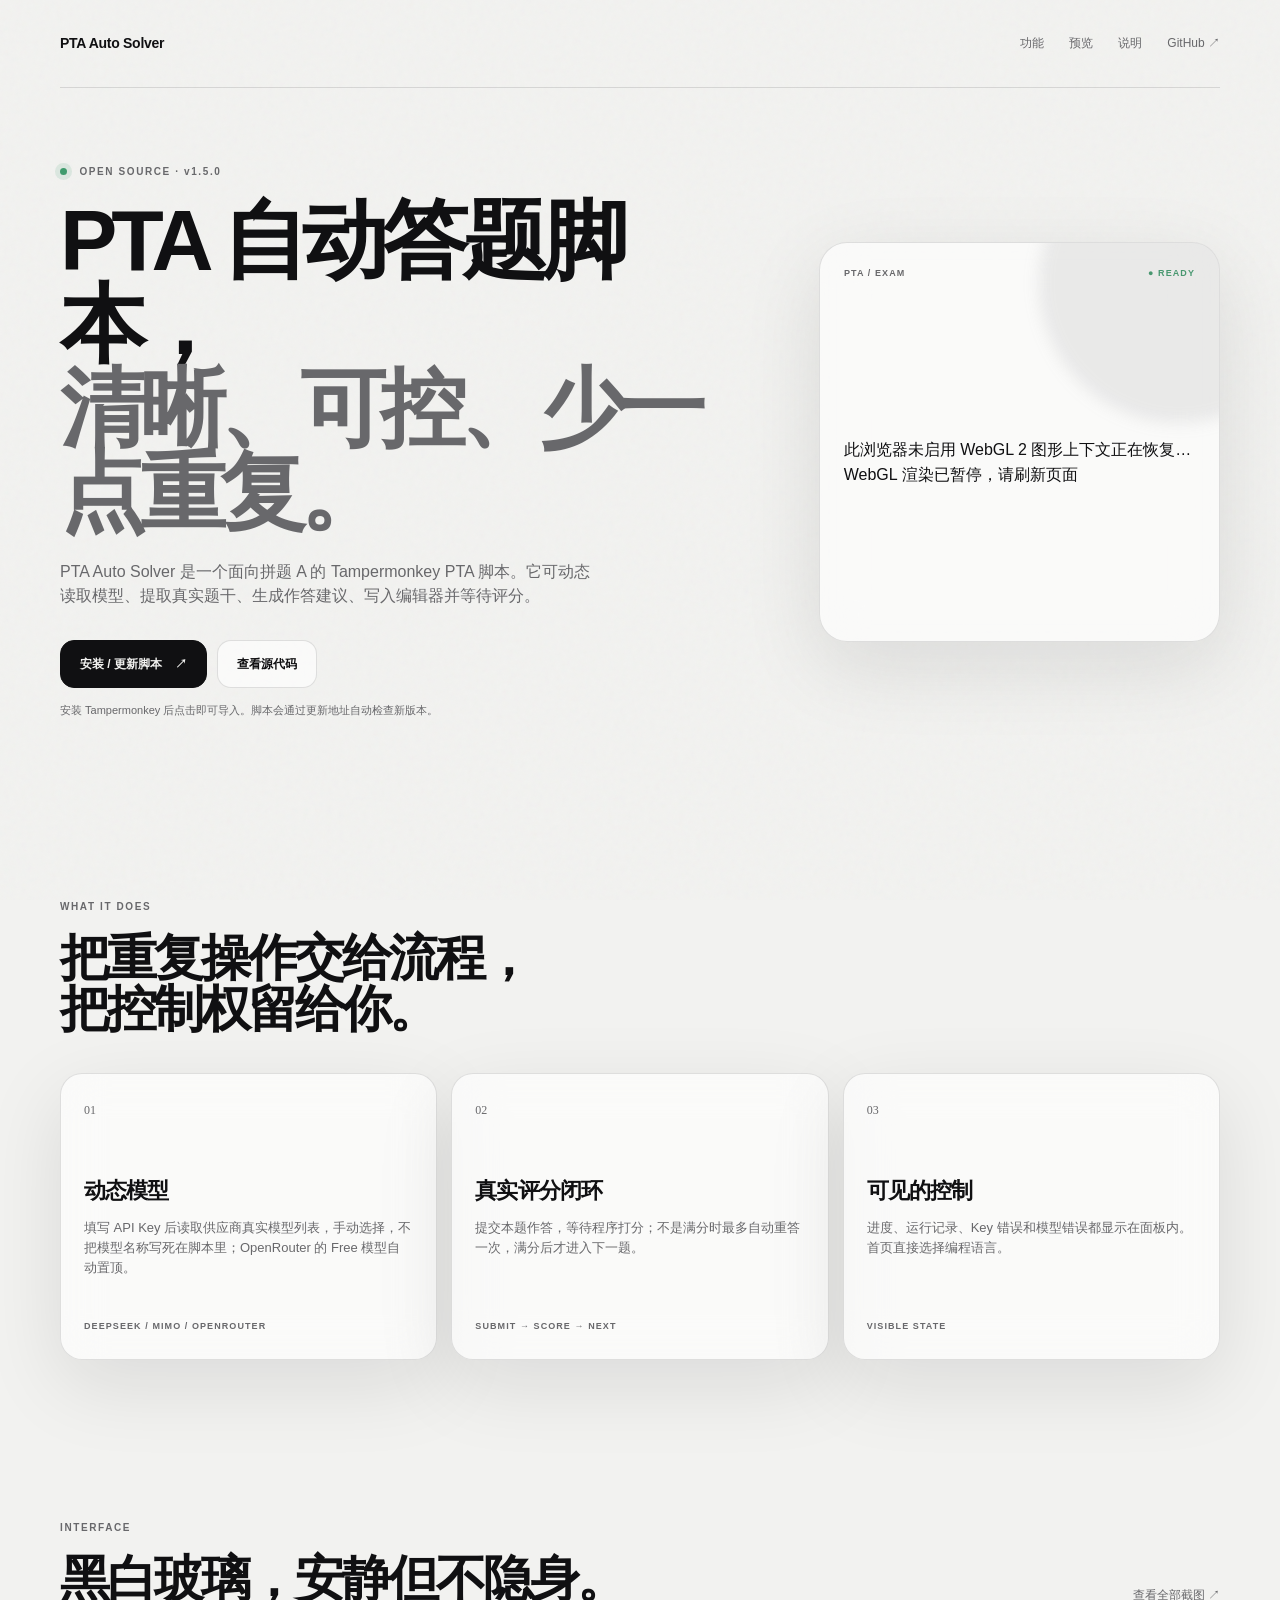
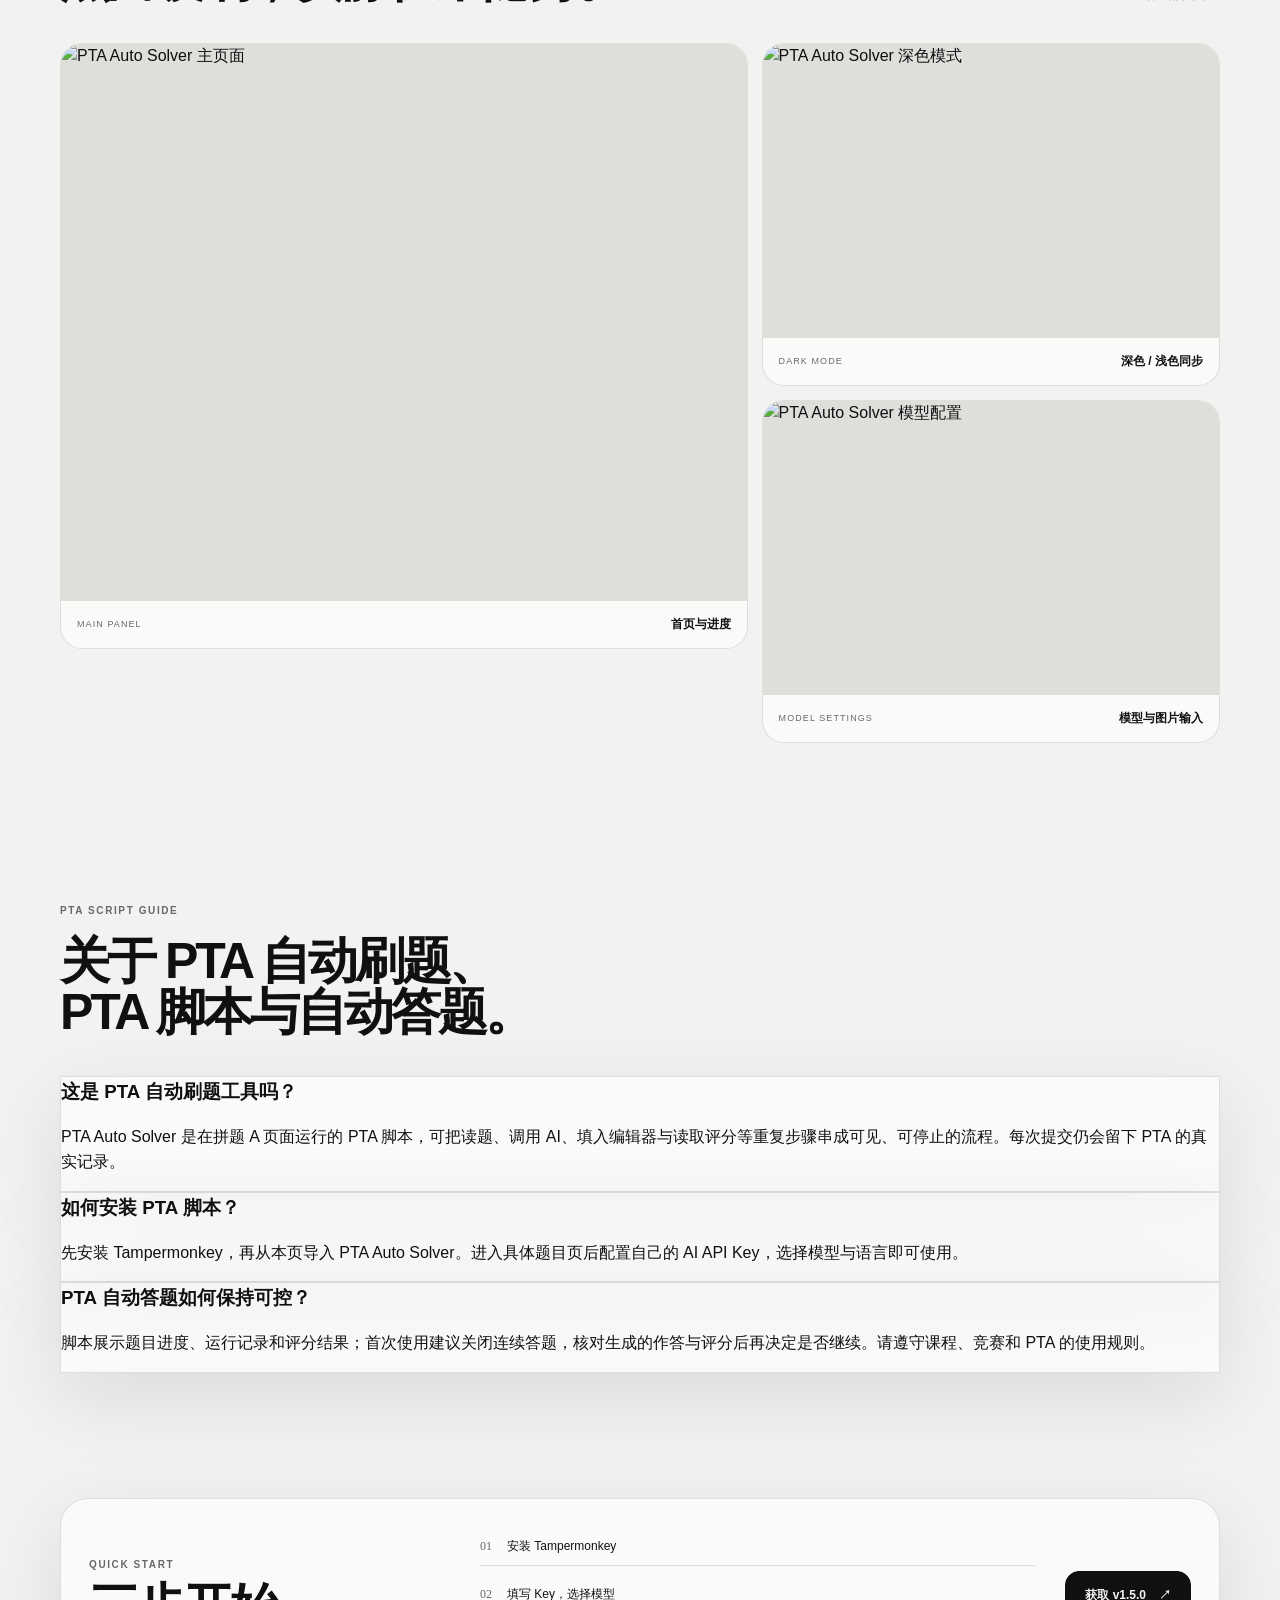
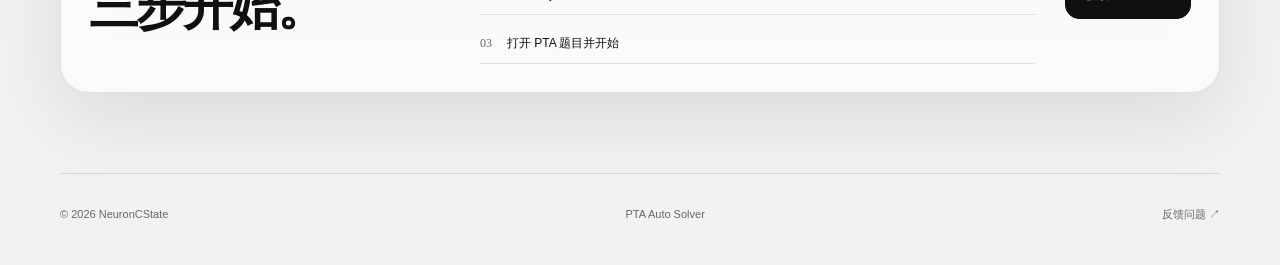
==== commit 994d0800: "fix: rebuild Pages WebGL renderer on Three.js R185" ====
--- a/docs/index.html
+++ b/docs/index.html
@@ -16,7 +16,7 @@
   <meta name="twitter:card" content="summary_large_image">
   <meta name="theme-color" content="#0b0b0d">
   <link rel="canonical" href="https://neuroncstate.github.io/PTA-Auto-Solver/">
-  <link rel="stylesheet" href="styles.css?v=20260801-five-ring-atom">
+  <link rel="stylesheet" href="styles.css?v=20260801-webgl-r185">
   <script type="application/ld+json">
     {
       "@context": "https://schema.org",
@@ -64,6 +64,11 @@
         <div class="card-topline"><span>PTA / EXAM</span><span class="card-live">● READY</span></div>
         <div class="model-system">
           <canvas id="ai-orbit-scene" aria-label="AI 模型供应商三维轨道动画"></canvas>
+          <p class="webgl-status" aria-live="polite">
+            <span data-state="unsupported">此浏览器未启用 WebGL 2</span>
+            <span data-state="lost">图形上下文正在恢复…</span>
+            <span data-state="error">WebGL 渲染已暂停，请刷新页面</span>
+          </p>
         </div>
       </div>
     </section>
@@ -124,7 +129,7 @@
     }
   </script>
   <script type="module">
-    import * as THREE from 'https://cdn.jsdelivr.net/npm/three@0.160.0/build/three.module.js';
+    import * as THREE from 'https://cdn.jsdelivr.net/npm/three@0.185.1/build/three.module.js';
 
     const TAU = Math.PI * 2;
     const MODELS = [
@@ -142,8 +147,42 @@
     const TRAIL = 20;
     const reduced = matchMedia('(prefers-reduced-motion: reduce)').matches;
     const canvas = document.getElementById('ai-orbit-scene');
-    const renderer = new THREE.WebGLRenderer({ canvas, antialias: true, alpha: true });
-    renderer.setPixelRatio(Math.min(window.devicePixelRatio, 2));
+    const contextAttributes = {
+      alpha: true,
+      antialias: true,
+      depth: true,
+      stencil: false,
+      premultipliedAlpha: true,
+      preserveDrawingBuffer: false,
+      powerPreference: 'low-power',
+      failIfMajorPerformanceCaveat: false
+    };
+    const gl = canvas.getContext('webgl2', contextAttributes);
+    const liveLabel = canvas.closest('.hero-card')?.querySelector('.card-live');
+    const stateLabels = {
+      ready: '● READY',
+      lost: '● RESTORING',
+      unsupported: '● WEBGL 2 REQUIRED',
+      error: '● PAUSED'
+    };
+    const setWebglState = (state) => {
+      canvas.dataset.webglState = state;
+      if (liveLabel) liveLabel.textContent = stateLabels[state];
+    };
+
+    if (!gl) {
+      setWebglState('unsupported');
+      canvas.setAttribute('aria-label', '当前浏览器未启用 WebGL 2，无法显示 AI 模型轨道');
+    } else {
+    const renderer = new THREE.WebGLRenderer({
+      canvas,
+      context: gl,
+      ...contextAttributes
+    });
+    const getPixelRatio = () => Math.min(window.devicePixelRatio || 1, 2);
+    renderer.setPixelRatio(getPixelRatio());
+    renderer.setClearColor(0x000000, 0);
+    setWebglState('ready');
     const scene = new THREE.Scene();
     const camera = new THREE.PerspectiveCamera(45, 1, 0.1, 200);
     const targetCameraZ = 40;
@@ -151,15 +190,11 @@
     const atom = new THREE.Group();
     atom.rotation.set(0.42, -0.55, 0);
     scene.add(atom);
-    scene.add(new THREE.AmbientLight(0xffffff, 1.65));
-    const keyLight = new THREE.DirectionalLight(0xffffff, 2.3);
-    keyLight.position.set(7, 10, 11);
-    scene.add(keyLight);
 
     const toTexture = (surface) => {
       const texture = new THREE.CanvasTexture(surface);
       texture.colorSpace = THREE.SRGBColorSpace;
-      texture.anisotropy = 4;
+      texture.anisotropy = Math.min(2, renderer.capabilities.getMaxAnisotropy());
       return texture;
     };
     const makeBadge = (name) => {
@@ -209,7 +244,7 @@
 
     const core = new THREE.Mesh(
       new THREE.SphereGeometry(2.35, 48, 32),
-      new THREE.MeshStandardMaterial({ color: 0x111113, roughness: 0.3, metalness: 0.08 })
+      new THREE.MeshBasicMaterial({ color: 0x111113 })
     );
     atom.add(core);
     const coreLabel = new THREE.Sprite(new THREE.SpriteMaterial({
@@ -279,13 +314,27 @@
     canvas.dataset.ringCount = String(rings.length);
     canvas.dataset.modelCount = String(models.length);
 
+    let renderWidth = 0;
+    let renderHeight = 0;
+    let renderPixelRatio = getPixelRatio();
     const resize = () => {
-      const bounds = canvas.getBoundingClientRect();
-      renderer.setSize(bounds.width, bounds.height, false);
-      camera.aspect = bounds.width / bounds.height;
+      const width = Math.round(canvas.clientWidth);
+      const height = Math.round(canvas.clientHeight);
+      const pixelRatio = getPixelRatio();
+      if (width < 2 || height < 2) return;
+      if (width === renderWidth && height === renderHeight && pixelRatio === renderPixelRatio) return;
+      renderWidth = width;
+      renderHeight = height;
+      renderPixelRatio = pixelRatio;
+      renderer.setPixelRatio(pixelRatio);
+      renderer.setSize(width, height, false);
+      camera.aspect = width / height;
       camera.updateProjectionMatrix();
     };
-    const resizeObserver = new ResizeObserver(resize);
+    const resizeObserver = new ResizeObserver(() => {
+      resize();
+      if (reduced) startAnimation();
+    });
     resizeObserver.observe(canvas);
     resize();
 
@@ -311,6 +360,7 @@
       atom.rotation.x = THREE.MathUtils.clamp(atom.rotation.x + dy * 0.0055, -1.35, 1.35);
       velocityY = dx * 0.0055;
       velocityX = dy * 0.0055;
+      if (reduced) startAnimation();
     });
     const stopDragging = () => {
       dragging = false;
@@ -321,16 +371,30 @@
     canvas.addEventListener('dblclick', () => {
       atom.rotation.set(0.42, -0.55, 0);
       velocityX = velocityY = 0;
-    });
-
-    const clock = new THREE.Clock();
+      if (reduced) startAnimation();
+    });
+
+    const timer = new THREE.Timer();
+    timer.connect(document);
     const motionScale = reduced ? 0 : 1;
     const temporary = new THREE.Vector3();
-    const animate = () => {
-      requestAnimationFrame(animate);
-      const rawDelta = Math.min(clock.getDelta(), 0.05);
+    let animationFrame = 0;
+    let running = false;
+    let contextLost = false;
+    let disposed = false;
+
+    const stopAnimation = () => {
+      running = false;
+      if (animationFrame) cancelAnimationFrame(animationFrame);
+      animationFrame = 0;
+    };
+
+    const animate = (timestamp) => {
+      if (!running || contextLost || disposed || document.hidden) return;
+      timer.update(timestamp);
+      const rawDelta = Math.min(timer.getDelta(), 0.05);
       const delta = rawDelta * motionScale;
-      const elapsed = clock.elapsedTime;
+      const elapsed = timer.getElapsed();
       camera.position.z += (targetCameraZ - camera.position.z) * Math.min(1, rawDelta * 4);
       if (!dragging && motionScale) {
         velocityX *= 0.93;
@@ -356,9 +420,57 @@
         positions.set(model.history);
         model.trail.geometry.attributes.position.needsUpdate = true;
       });
-      renderer.render(scene, camera);
-    };
-    animate();
+      try {
+        if (!gl.isContextLost()) renderer.render(scene, camera);
+      } catch (error) {
+        setWebglState('error');
+        stopAnimation();
+        console.error('PTA Auto Solver WebGL render paused:', error);
+        return;
+      }
+      if (running && !reduced) animationFrame = requestAnimationFrame(animate);
+      else running = false;
+    };
+
+    const startAnimation = () => {
+      if (running || contextLost || disposed || document.hidden) return;
+      running = true;
+      timer.reset();
+      animationFrame = requestAnimationFrame(animate);
+    };
+
+    canvas.addEventListener('webglcontextlost', (event) => {
+      event.preventDefault();
+      contextLost = true;
+      setWebglState('lost');
+      stopAnimation();
+    }, false);
+    canvas.addEventListener('webglcontextrestored', () => {
+      contextLost = false;
+      setWebglState('ready');
+      renderWidth = 0;
+      renderHeight = 0;
+      requestAnimationFrame(() => {
+        resize();
+        startAnimation();
+      });
+    }, false);
+    document.addEventListener('visibilitychange', () => {
+      if (document.hidden) stopAnimation();
+      else startAnimation();
+    });
+    window.addEventListener('pagehide', (event) => {
+      stopAnimation();
+      if (!event.persisted && !disposed) {
+        disposed = true;
+        resizeObserver.disconnect();
+        timer.dispose();
+        if (!gl.isContextLost()) renderer.dispose();
+      }
+    });
+    window.addEventListener('pageshow', () => startAnimation());
+    startAnimation();
+    }
   </script>
 </body>
 </html>
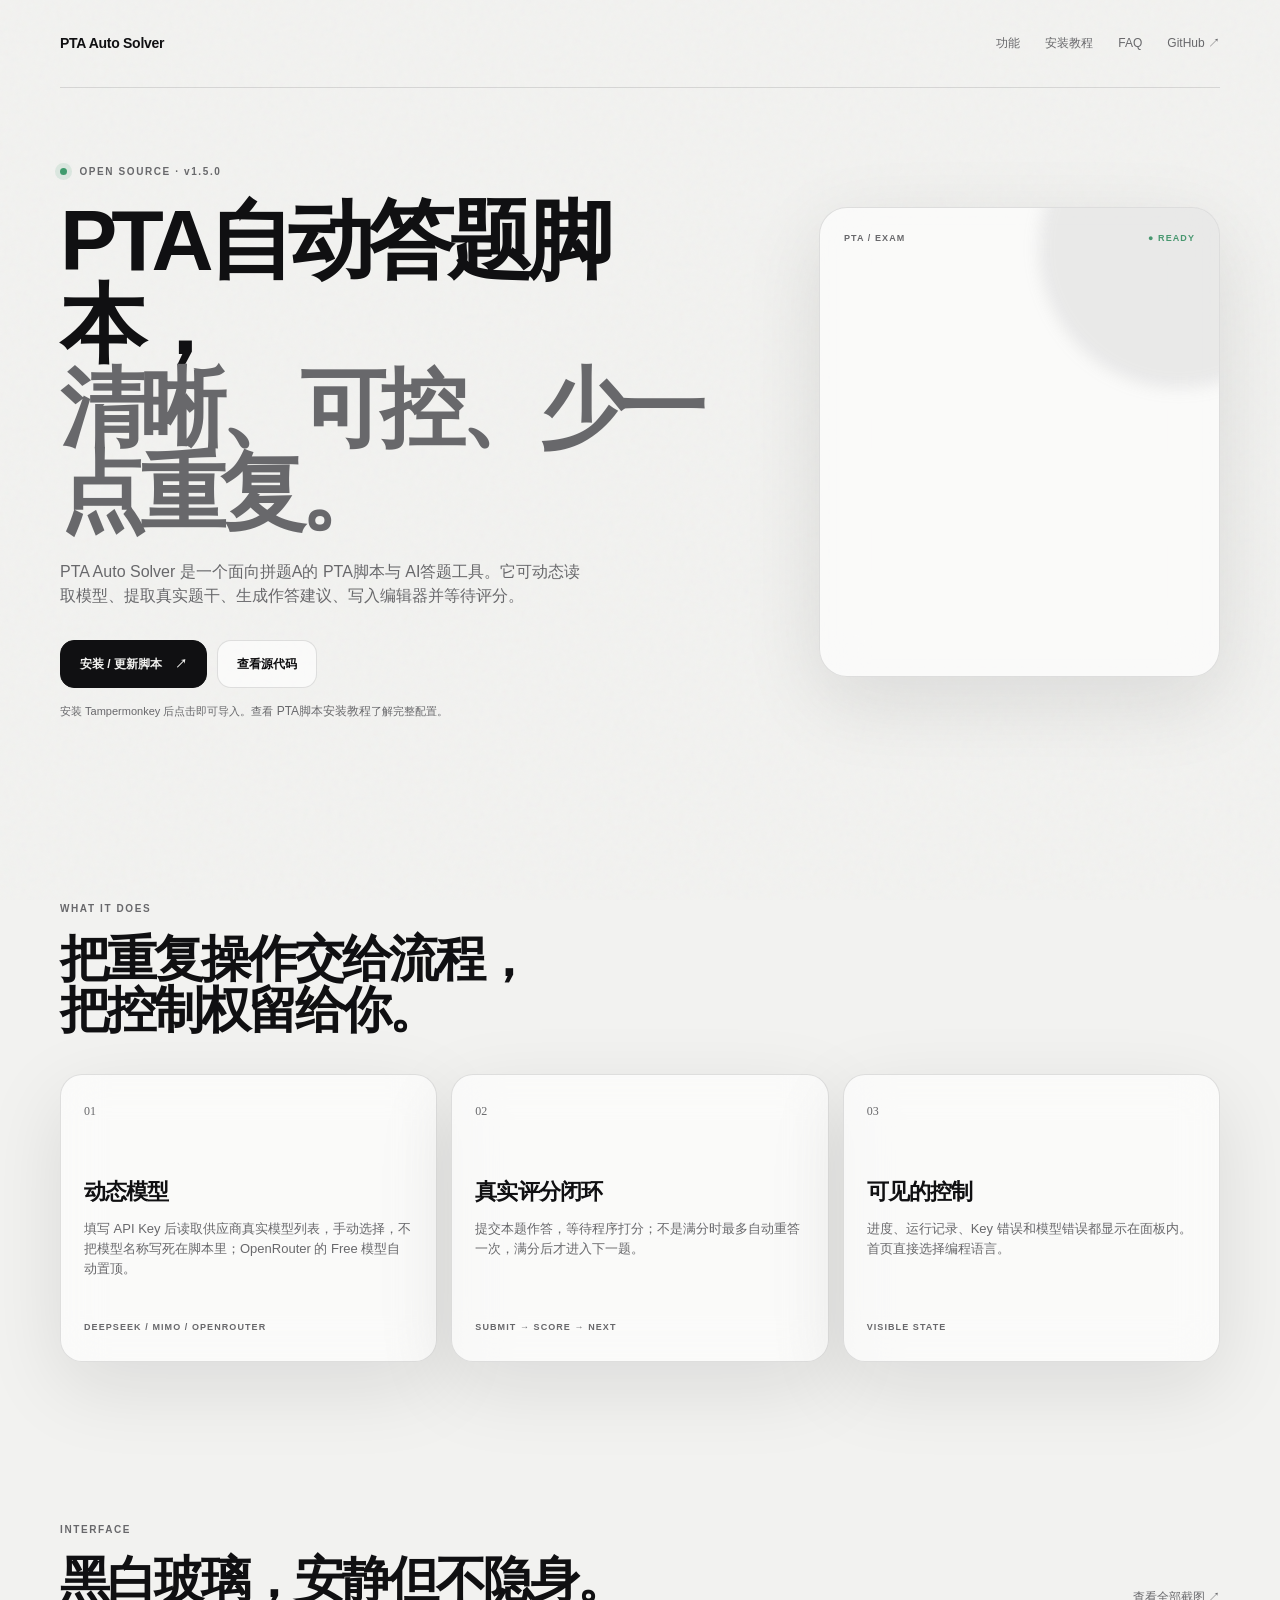
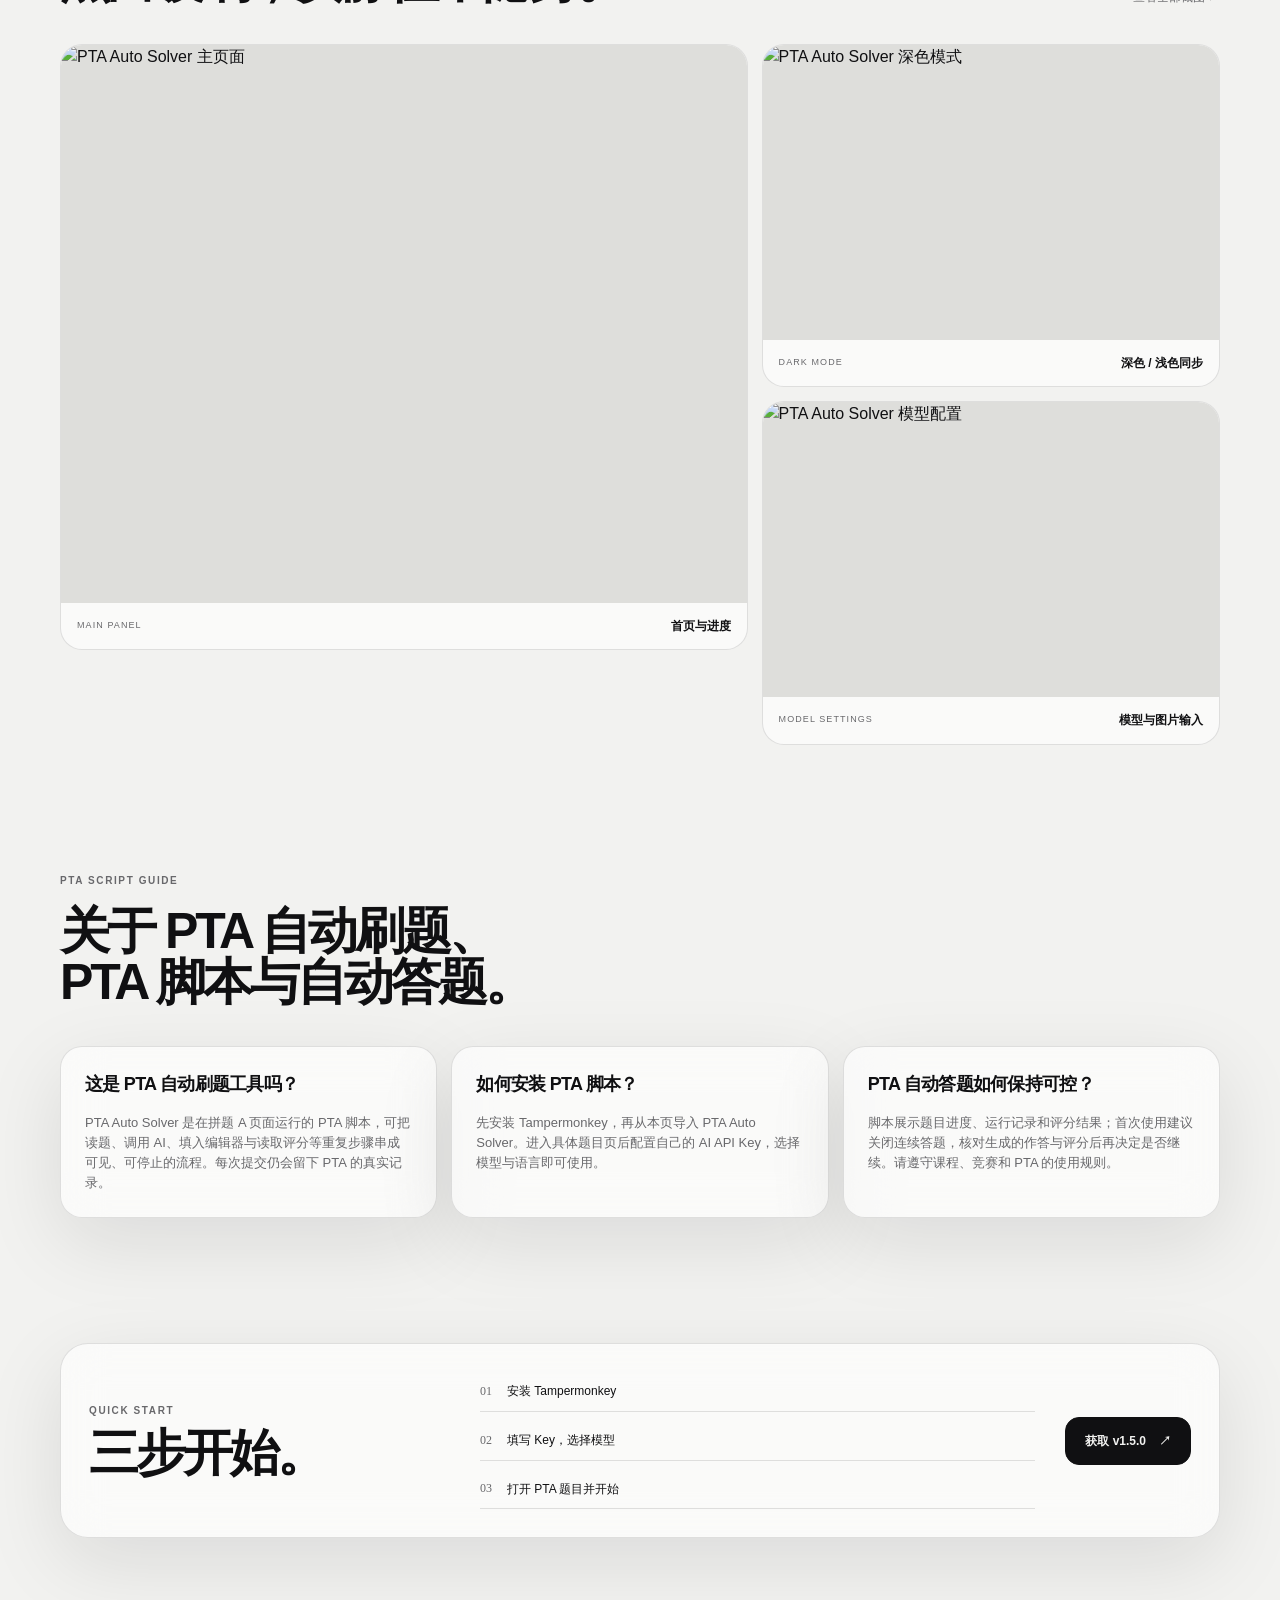
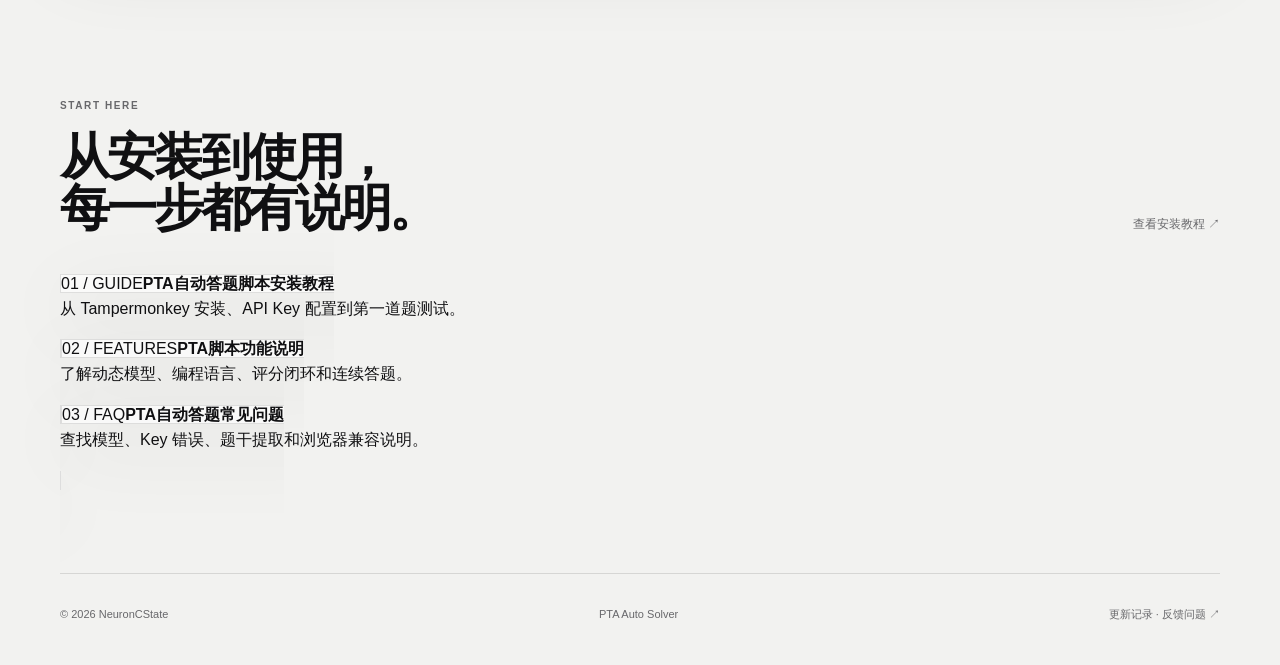
==== commit b2ce70c1: "seo: optimize PTA homepage metadata and links" ====
--- a/docs/index.html
+++ b/docs/index.html
@@ -3,33 +3,36 @@
 <head>
   <meta charset="utf-8">
   <meta name="viewport" content="width=device-width, initial-scale=1">
-  <title>PTA 自动刷题脚本 · PTA 自动答题 AI 工具 | PTA Auto Solver</title>
-  <meta name="description" content="PTA Auto Solver 是面向拼题 A（PTA）的 Tampermonkey AI 辅助答题脚本：读取题目、生成作答建议、写入编辑器并跟踪评分。支持 DeepSeek、MiMo 与动态模型选择。">
-  <meta name="keywords" content="PTA自动刷题, PTA脚本, PTA自动答题, PTA AI答题, 拼题A脚本, Tampermonkey PTA脚本, PTA Auto Solver">
+  <title>PTA自动答题脚本｜PTA脚本｜拼题A AI工具 - PTA Auto Solver</title>
+  <meta name="description" content="PTA Auto Solver 是面向拼题A的 PTA自动答题脚本与 Tampermonkey PTA脚本，支持 DeepSeek、MiMo、OpenRouter、动态模型、代码写入和评分追踪。">
+  <meta name="keywords" content="PTA自动答题, PTA脚本, PTA自动刷题, 拼题A脚本, PTA AI答题, Tampermonkey PTA脚本, PTA Auto Solver">
+  <meta name="author" content="NeuronCState">
   <meta name="robots" content="index, follow, max-image-preview:large">
   <meta property="og:type" content="website">
   <meta property="og:locale" content="zh_CN">
-  <meta property="og:title" content="PTA 自动刷题脚本 · PTA 自动答题 AI 工具 | PTA Auto Solver">
-  <meta property="og:description" content="面向拼题 A（PTA）的 Tampermonkey AI 辅助答题脚本：读取题目、生成作答建议、写入编辑器并跟踪评分。">
+  <meta property="og:site_name" content="PTA Auto Solver">
+  <meta property="og:title" content="PTA自动答题脚本｜PTA脚本｜拼题A AI工具">
+  <meta property="og:description" content="面向拼题A的 Tampermonkey PTA脚本，支持动态模型、代码写入、提交评分与连续答题控制。">
   <meta property="og:url" content="https://neuroncstate.github.io/PTA-Auto-Solver/">
   <meta property="og:image" content="https://raw.githubusercontent.com/NeuronCState/PTA-Auto-Solver/main/screenshots/main-page.png">
   <meta name="twitter:card" content="summary_large_image">
   <meta name="theme-color" content="#0b0b0d">
   <link rel="canonical" href="https://neuroncstate.github.io/PTA-Auto-Solver/">
-  <link rel="stylesheet" href="styles.css?v=20260801-webgl-r185">
+  <link rel="stylesheet" href="styles.css?v=20260801-seo-v2-webgl-r185">
   <script type="application/ld+json">
     {
       "@context": "https://schema.org",
-      "@type": "SoftwareApplication",
+      "@type": ["SoftwareApplication", "WebApplication"],
       "name": "PTA Auto Solver",
       "applicationCategory": "BrowserApplication",
       "operatingSystem": "Chrome, Edge, Firefox",
-      "description": "面向拼题 A（PTA）的 Tampermonkey AI 辅助答题脚本，可读取题目、生成作答建议、写入编辑器并跟踪评分。",
+      "description": "面向拼题A的 PTA自动答题脚本与 Tampermonkey PTA脚本，可读取题目、生成作答建议、写入编辑器并跟踪评分。",
       "url": "https://neuroncstate.github.io/PTA-Auto-Solver/",
       "downloadUrl": "https://raw.githubusercontent.com/NeuronCState/PTA-Auto-Solver/main/PTA%20Auto%20Solver%20Pro-1.5.0.user.js",
       "softwareVersion": "1.5.0",
       "inLanguage": "zh-CN",
       "author": { "@type": "Person", "name": "NeuronCState" },
+      "sameAs": ["https://github.com/NeuronCState/PTA-Auto-Solver"],
       "offers": { "@type": "Offer", "price": "0", "priceCurrency": "CNY" }
     }
   </script>
@@ -41,9 +44,9 @@
       <span>PTA Auto Solver</span>
     </a>
     <nav class="nav-links" aria-label="主导航">
-      <a href="#features">功能</a>
-      <a href="#preview">预览</a>
-      <a href="#faq">说明</a>
+      <a href="features.html">功能</a>
+      <a href="guide.html">安装教程</a>
+      <a href="faq.html">FAQ</a>
       <a href="https://github.com/NeuronCState/PTA-Auto-Solver" target="_blank" rel="noreferrer">GitHub ↗</a>
     </nav>
   </header>
@@ -52,13 +55,13 @@
     <section class="hero shell">
       <div class="hero-copy" data-reveal>
         <p class="eyebrow"><span class="status-dot"></span> OPEN SOURCE · v1.5.0</p>
-        <h1>PTA 自动答题脚本，<br><em>清晰、可控、少一点重复。</em></h1>
-        <p class="hero-text">PTA Auto Solver 是一个面向拼题 A 的 Tampermonkey PTA 脚本。它可动态读取模型、提取真实题干、生成作答建议、写入编辑器并等待评分。</p>
+        <h1>PTA自动答题脚本，<br><em>清晰、可控、少一点重复。</em></h1>
+        <p class="hero-text">PTA Auto Solver 是一个面向拼题A的 PTA脚本与 AI答题工具。它可动态读取模型、提取真实题干、生成作答建议、写入编辑器并等待评分。</p>
         <div class="hero-actions">
           <a class="button button-dark" href="https://raw.githubusercontent.com/NeuronCState/PTA-Auto-Solver/main/PTA%20Auto%20Solver%20Pro-1.5.0.user.js">安装 / 更新脚本 <span>↗</span></a>
           <a class="button button-light" href="https://github.com/NeuronCState/PTA-Auto-Solver" target="_blank" rel="noreferrer">查看源代码</a>
         </div>
-        <p class="microcopy">安装 Tampermonkey 后点击即可导入。脚本会通过更新地址自动检查新版本。</p>
+        <p class="microcopy">安装 Tampermonkey 后点击即可导入。查看<a class="text-link" href="guide.html"> PTA脚本安装教程</a>了解完整配置。</p>
       </div>
       <div class="hero-card glass-card" aria-label="PTA AI 模型轨道" data-reveal>
         <div class="card-topline"><span>PTA / EXAM</span><span class="card-live">● READY</span></div>
@@ -107,9 +110,18 @@
         <a class="button button-dark" href="https://raw.githubusercontent.com/NeuronCState/PTA-Auto-Solver/main/PTA%20Auto%20Solver%20Pro-1.5.0.user.js">获取 v1.5.0 <span>↗</span></a>
       </div>
     </section>
+
+    <section class="section shell seo-links-section">
+      <div class="section-heading inline-heading" data-reveal><div><p class="eyebrow">START HERE</p><h2>从安装到使用，<br>每一步都有说明。</h2></div><a class="text-link" href="guide.html">查看安装教程 ↗</a></div>
+      <div class="seo-link-grid">
+        <a class="seo-link-card glass-card" href="guide.html" data-reveal><span>01 / GUIDE</span><strong>PTA自动答题脚本安装教程</strong><p>从 Tampermonkey 安装、API Key 配置到第一道题测试。</p></a>
+        <a class="seo-link-card glass-card" href="features.html" data-reveal><span>02 / FEATURES</span><strong>PTA脚本功能说明</strong><p>了解动态模型、编程语言、评分闭环和连续答题。</p></a>
+        <a class="seo-link-card glass-card" href="faq.html" data-reveal><span>03 / FAQ</span><strong>PTA自动答题常见问题</strong><p>查找模型、Key 错误、题干提取和浏览器兼容说明。</p></a>
+      </div>
+    </section>
   </main>
 
-  <footer class="footer shell"><span>© 2026 NeuronCState</span><span>PTA Auto Solver</span><a href="https://github.com/NeuronCState/PTA-Auto-Solver/issues" target="_blank" rel="noreferrer">反馈问题 ↗</a></footer>
+  <footer class="footer shell"><span>© 2026 NeuronCState</span><span>PTA Auto Solver</span><span><a href="changelog.html">更新记录</a> · <a href="https://github.com/NeuronCState/PTA-Auto-Solver/issues" target="_blank" rel="noreferrer">反馈问题 ↗</a></span></footer>
   <script>
     const root = document.documentElement;
     if (!window.matchMedia('(prefers-reduced-motion: reduce)').matches) {
--- a/docs/styles.css
+++ b/docs/styles.css
@@ -7,8 +7,7 @@
 .page-noise { position:fixed; inset:0; pointer-events:none; opacity:.13; background-image:url("data:image/svg+xml,%3Csvg viewBox='0 0 180 180' xmlns='http://www.w3.org/2000/svg'%3E%3Cfilter id='n'%3E%3CfeTurbulence type='fractalNoise' baseFrequency='.85' numOctaves='3' stitchTiles='stitch'/%3E%3C/filter%3E%3Crect width='100%25' height='100%25' filter='url(%23n)' opacity='.24'/%3E%3C/svg%3E"); z-index:-1; }
 .shell { width:min(1160px,calc(100% - 48px)); margin:0 auto; }
 .nav { min-height:88px; display:flex; align-items:center; justify-content:space-between; border-bottom:1px solid var(--line); }
-.brand { display:flex; align-items:center; gap:11px; font-size:14px; font-weight:700; letter-spacing:-.02em; }
-.brand-mark { display:grid; place-items:center; width:29px; height:29px; border-radius:10px; background:var(--ink); color:var(--bg); font:700 14px/1 Georgia,serif; }
+.brand { display:flex; align-items:center; font-size:14px; font-weight:700; letter-spacing:-.02em; }
 .nav-links { display:flex; align-items:center; gap:25px; color:var(--muted); font-size:12px; }
 .nav-links a:hover,.text-link:hover { color:var(--ink); }
 .icon-button { display:grid; place-items:center; width:34px; height:34px; padding:0; border:1px solid var(--line); border-radius:50%; background:var(--glass); color:var(--ink); cursor:pointer; font-size:16px; transition:transform .2s ease,background .2s ease; }
@@ -27,20 +26,36 @@
 .button-light { background:var(--glass); border-color:var(--line); }
 .microcopy { margin:14px 0 0; color:var(--muted); font-size:11px; }
 .glass-card { border:1px solid var(--line); background:var(--glass); box-shadow:var(--shadow); backdrop-filter:blur(22px); -webkit-backdrop-filter:blur(22px); }
-.hero-card { position:relative; min-height:400px; padding:24px; overflow:hidden; border-radius:var(--radius); }
+.hero-card { position:relative; min-height:470px; padding:24px; overflow:hidden; border-radius:var(--radius); }
 .hero-card:before { content:""; position:absolute; width:280px; height:280px; right:-100px; top:-100px; border-radius:50%; background:rgba(128,128,128,.14); filter:blur(8px); }
-.card-topline,.card-footer { display:flex; justify-content:space-between; color:var(--muted); font-size:9px; font-weight:800; letter-spacing:.12em; }
+.card-topline { display:flex; justify-content:space-between; color:var(--muted); font-size:9px; font-weight:800; letter-spacing:.12em; }
 .card-live { color:#3f9b6d; }
-.hero-orbit { position:relative; display:grid; place-items:center; height:225px; }
-.orbit-core { display:grid; place-items:center; width:85px; height:85px; border:1px solid var(--ink); border-radius:50%; background:var(--glass-strong); font:700 24px/1 Georgia,serif; box-shadow:0 0 0 16px rgba(128,128,128,.06),0 0 0 34px rgba(128,128,128,.035); }
-.orbit-line { position:absolute; width:205px; height:93px; border:1px solid var(--line); border-radius:50%; transform:rotate(25deg); }
-.orbit-line-b { transform:rotate(-54deg); }
-.orbit-node { position:absolute; display:grid; place-items:center; width:35px; height:35px; border:1px solid var(--line); border-radius:50%; background:var(--glass-strong); color:var(--muted); font-size:10px; font-weight:800; }
-.orbit-node-a { top:36px; right:46px; }.orbit-node-b { bottom:28px; left:55px; }
-.card-stat { display:flex; align-items:baseline; gap:12px; padding:14px 0; border-top:1px solid var(--line); }.card-stat strong { font-size:21px; letter-spacing:-.05em; }.card-stat span { color:var(--muted); font-size:11px; }.card-footer { padding-top:25px; }
+.model-system { position:relative; height:398px; margin-top:4px; }
+#ai-orbit-scene { display:block; width:100%; height:100%; outline:0; cursor:grab; touch-action:none; }
+#ai-orbit-scene.dragging { cursor:grabbing; }
+.webgl-status { position:absolute; inset:0; display:none; place-items:center; margin:0; color:var(--muted); font-size:11px; letter-spacing:.08em; text-align:center; }
+.webgl-status span { display:none; }
+#ai-orbit-scene[data-webgl-state="unsupported"] + .webgl-status,
+#ai-orbit-scene[data-webgl-state="lost"] + .webgl-status,
+#ai-orbit-scene[data-webgl-state="error"] + .webgl-status { display:grid; }
+#ai-orbit-scene[data-webgl-state="unsupported"] + .webgl-status [data-state="unsupported"],
+#ai-orbit-scene[data-webgl-state="lost"] + .webgl-status [data-state="lost"],
+#ai-orbit-scene[data-webgl-state="error"] + .webgl-status [data-state="error"] { display:block; }
 .section { padding:80px 0; }.section-heading { margin-bottom:38px; }.section-heading h2,.setup-panel h2 { margin:0; font-size:clamp(30px,4vw,50px); line-height:1.02; letter-spacing:-.06em; }.inline-heading { display:flex; align-items:end; justify-content:space-between; gap:20px; }.text-link { color:var(--muted); font-size:12px; white-space:nowrap; }
 .feature-grid { display:grid; grid-template-columns:repeat(3,1fr); gap:14px; }.feature-card { min-height:260px; padding:23px; border-radius:22px; transition:transform .25s ease; }.feature-card:hover { transform:translateY(-6px); }.feature-index { color:var(--muted); font:12px Georgia,serif; }.feature-card h3 { margin:52px 0 10px; font-size:22px; letter-spacing:-.04em; }.feature-card p { min-height:74px; margin-bottom:20px; color:var(--muted); font-size:13px; }.feature-tag { color:var(--muted); font-size:9px; font-weight:800; letter-spacing:.12em; }
 .preview-grid { display:grid; grid-template-columns:1.2fr .8fr; gap:14px; align-items:start; }.preview-card { margin:0; overflow:hidden; border:1px solid var(--line); border-radius:22px; background:var(--glass); }.preview-card-large { grid-row:span 2; }.preview-card img { display:block; width:100%; height:auto; aspect-ratio:1.55; object-fit:cover; background:#dededb; }.preview-card-large img { aspect-ratio:1.23; object-fit:contain; }.preview-card figcaption { display:flex; justify-content:space-between; align-items:center; gap:10px; padding:14px 16px; }.preview-card figcaption span { color:var(--muted); font-size:9px; letter-spacing:.12em; }.preview-card figcaption strong { font-size:12px; }
+.seo-section { padding-top:48px; }.seo-grid { display:grid; grid-template-columns:repeat(3,1fr); gap:14px; }.seo-card { padding:24px; border-radius:22px; }.seo-card h3 { margin:0 0 14px; font-size:18px; letter-spacing:-.04em; }.seo-card p { margin:0; color:var(--muted); font-size:13px; }
 .setup-section { padding-top:45px; }.setup-panel { display:grid; grid-template-columns:.65fr 1fr auto; gap:30px; align-items:center; padding:28px; border-radius:var(--radius); }.setup-panel .eyebrow { margin-bottom:10px; }.steps { display:grid; gap:9px; }.step { display:flex; align-items:center; gap:15px; padding:10px 0; border-bottom:1px solid var(--line); font-size:12px; }.step b { color:var(--muted); font:12px Georgia,serif; }.footer { display:flex; justify-content:space-between; gap:18px; padding:32px 0 42px; border-top:1px solid var(--line); color:var(--muted); font-size:11px; }.footer a:hover { color:var(--ink); }
-@media (max-width:800px) { .shell { width:min(100% - 30px,600px); }.nav { min-height:72px; }.nav-links { gap:12px; }.nav-links a:nth-child(-n+2) { display:none; }.hero { grid-template-columns:1fr; gap:30px; min-height:auto; padding:75px 0 55px; }.hero-card { min-height:350px; }.feature-grid,.setup-panel { grid-template-columns:1fr; }.setup-panel .button { width:100%; }.preview-grid { grid-template-columns:1fr; }.preview-card-large { grid-row:auto; }.preview-card-large img { aspect-ratio:1.55; }.inline-heading { align-items:start; flex-direction:column; }.footer { flex-wrap:wrap; } }
+@media (prefers-reduced-motion:no-preference) {
+  .motion-ready [data-reveal] { opacity:0; transform:translateY(20px); transition:opacity .65s cubic-bezier(.22,1,.36,1) var(--reveal-delay,0ms),transform .65s cubic-bezier(.22,1,.36,1) var(--reveal-delay,0ms); }
+  .motion-ready [data-reveal].is-visible { opacity:1; transform:translateY(0); }
+  .motion-ready .hero-copy { transition-delay:70ms; }
+  .motion-ready .hero-card { transform:translateY(20px) scale(.985); transition-delay:170ms; }
+  .motion-ready .hero-card.is-visible { transform:translateY(0) scale(1); }
+  .status-dot { animation:ready-pulse 2.7s ease-in-out infinite; }
+  .preview-card img { transition:transform .65s cubic-bezier(.22,1,.36,1); }
+  .preview-card:hover img { transform:scale(1.025); }
+}
+@keyframes ready-pulse { 50% { box-shadow:0 0 0 8px rgba(63,155,109,0); } }
+@media (max-width:800px) { .shell { width:min(100% - 30px,600px); }.nav { min-height:72px; }.nav-links { gap:12px; }.nav-links a:nth-child(-n+2) { display:none; }.hero { grid-template-columns:1fr; gap:30px; min-height:auto; padding:75px 0 55px; }.hero-card { min-height:350px; }.feature-grid,.seo-grid,.setup-panel { grid-template-columns:1fr; }.setup-panel .button { width:100%; }.preview-grid { grid-template-columns:1fr; }.preview-card-large { grid-row:auto; }.preview-card-large img { aspect-ratio:1.55; }.inline-heading { align-items:start; flex-direction:column; }.footer { flex-wrap:wrap; } }
 @media (prefers-reduced-motion:reduce) { *,*:before,*:after { scroll-behavior:auto !important; transition-duration:.01ms !important; animation-duration:.01ms !important; } }
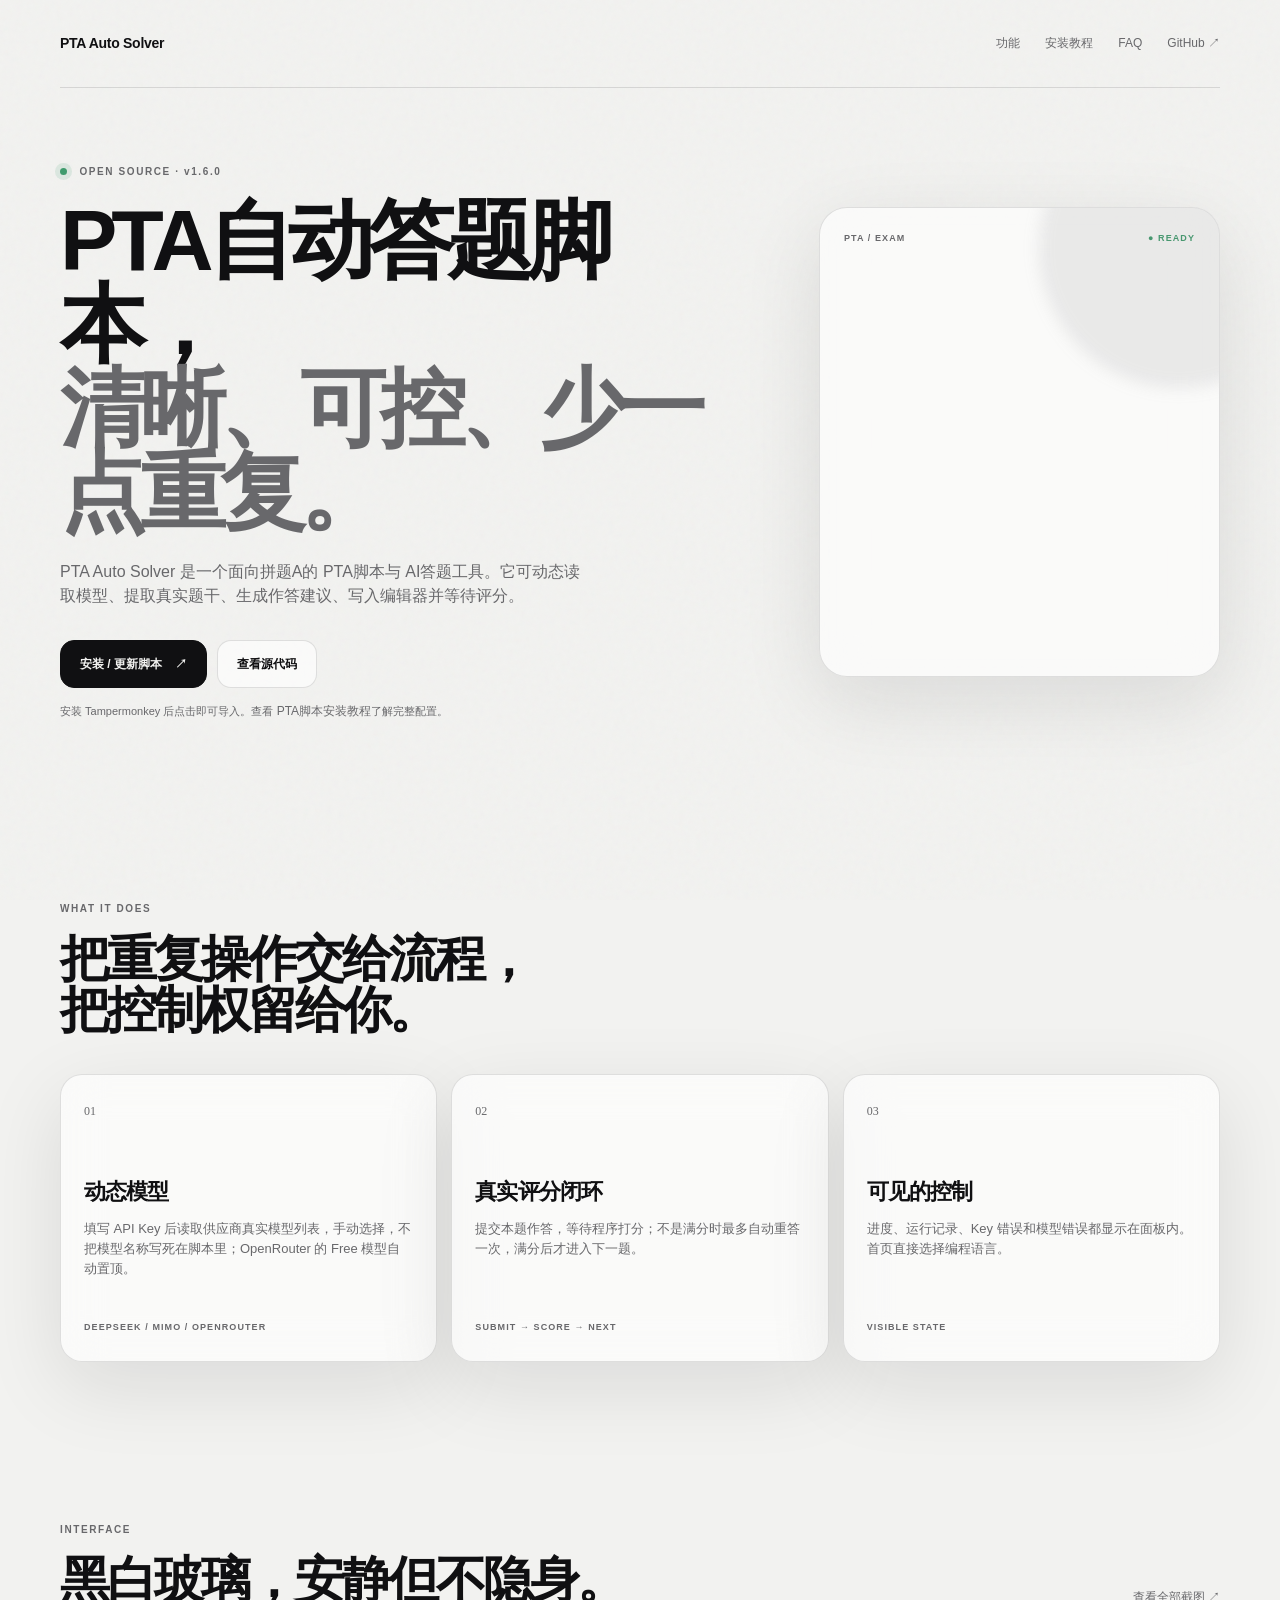
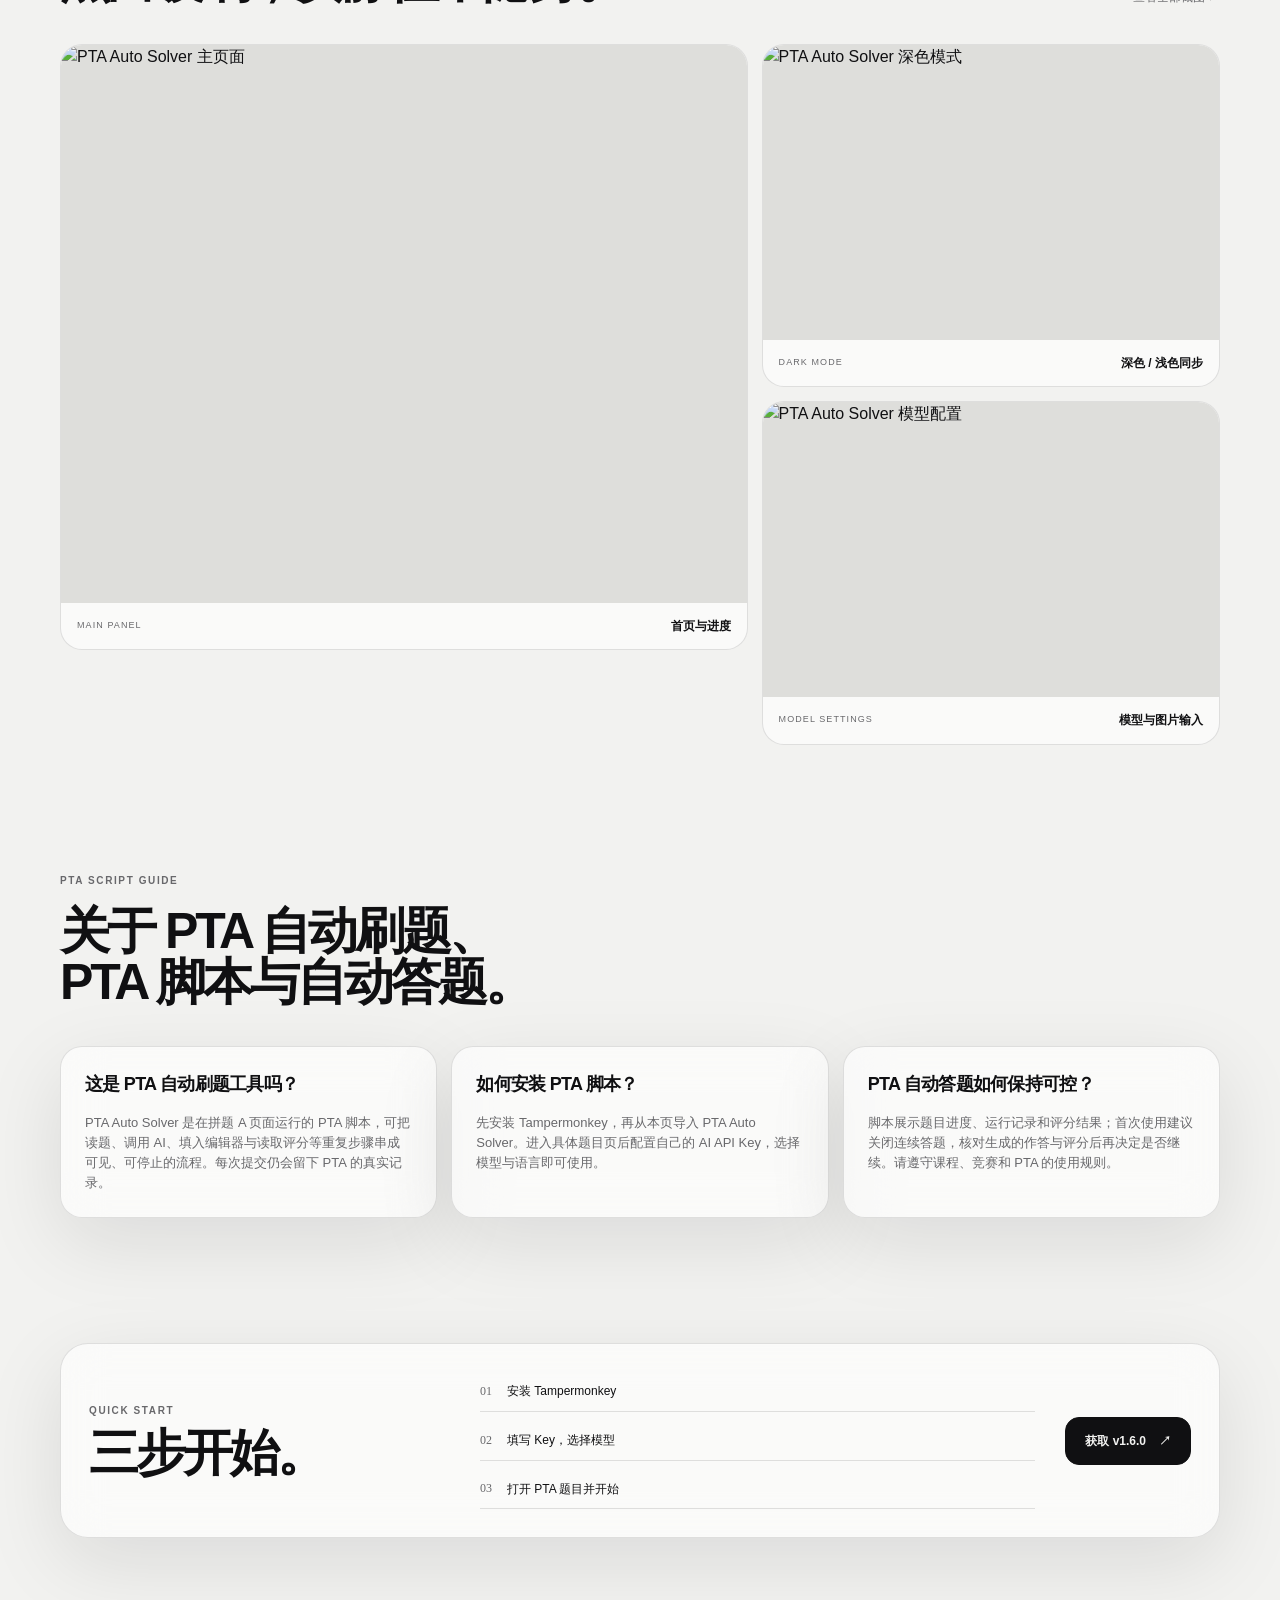
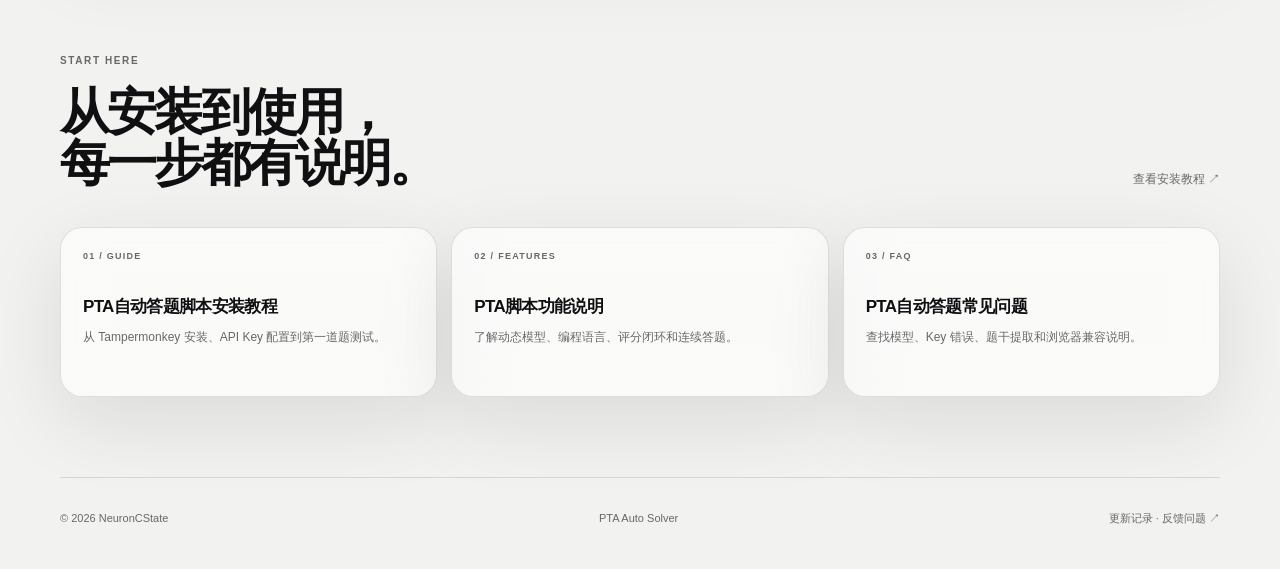
==== commit 2f205cd8: "Add OpenCode Free local provider" ====
--- a/docs/index.html
+++ b/docs/index.html
@@ -28,8 +28,8 @@
       "operatingSystem": "Chrome, Edge, Firefox",
       "description": "面向拼题A的 PTA自动答题脚本与 Tampermonkey PTA脚本，可读取题目、生成作答建议、写入编辑器并跟踪评分。",
       "url": "https://neuroncstate.github.io/PTA-Auto-Solver/",
-      "downloadUrl": "https://raw.githubusercontent.com/NeuronCState/PTA-Auto-Solver/main/PTA%20Auto%20Solver%20Pro-1.5.0.user.js",
-      "softwareVersion": "1.5.0",
+      "downloadUrl": "https://raw.githubusercontent.com/NeuronCState/PTA-Auto-Solver/main/PTA%20Auto%20Solver%20Pro-1.6.0.user.js",
+      "softwareVersion": "1.6.0",
       "inLanguage": "zh-CN",
       "author": { "@type": "Person", "name": "NeuronCState" },
       "sameAs": ["https://github.com/NeuronCState/PTA-Auto-Solver"],
@@ -54,11 +54,11 @@
   <main>
     <section class="hero shell">
       <div class="hero-copy" data-reveal>
-        <p class="eyebrow"><span class="status-dot"></span> OPEN SOURCE · v1.5.0</p>
+        <p class="eyebrow"><span class="status-dot"></span> OPEN SOURCE · v1.6.0</p>
         <h1>PTA自动答题脚本，<br><em>清晰、可控、少一点重复。</em></h1>
         <p class="hero-text">PTA Auto Solver 是一个面向拼题A的 PTA脚本与 AI答题工具。它可动态读取模型、提取真实题干、生成作答建议、写入编辑器并等待评分。</p>
         <div class="hero-actions">
-          <a class="button button-dark" href="https://raw.githubusercontent.com/NeuronCState/PTA-Auto-Solver/main/PTA%20Auto%20Solver%20Pro-1.5.0.user.js">安装 / 更新脚本 <span>↗</span></a>
+          <a class="button button-dark" href="https://raw.githubusercontent.com/NeuronCState/PTA-Auto-Solver/main/PTA%20Auto%20Solver%20Pro-1.6.0.user.js">安装 / 更新脚本 <span>↗</span></a>
           <a class="button button-light" href="https://github.com/NeuronCState/PTA-Auto-Solver" target="_blank" rel="noreferrer">查看源代码</a>
         </div>
         <p class="microcopy">安装 Tampermonkey 后点击即可导入。查看<a class="text-link" href="guide.html"> PTA脚本安装教程</a>了解完整配置。</p>
@@ -107,7 +107,7 @@
       <div class="setup-panel glass-card" data-reveal>
         <div><p class="eyebrow">QUICK START</p><h2>三步开始。</h2></div>
         <div class="steps"><div class="step"><b>01</b><span>安装 Tampermonkey</span></div><div class="step"><b>02</b><span>填写 Key，选择模型</span></div><div class="step"><b>03</b><span>打开 PTA 题目并开始</span></div></div>
-        <a class="button button-dark" href="https://raw.githubusercontent.com/NeuronCState/PTA-Auto-Solver/main/PTA%20Auto%20Solver%20Pro-1.5.0.user.js">获取 v1.5.0 <span>↗</span></a>
+        <a class="button button-dark" href="https://raw.githubusercontent.com/NeuronCState/PTA-Auto-Solver/main/PTA%20Auto%20Solver%20Pro-1.6.0.user.js">获取 v1.6.0 <span>↗</span></a>
       </div>
     </section>
 
--- a/docs/styles.css
+++ b/docs/styles.css
@@ -59,3 +59,7 @@
 @keyframes ready-pulse { 50% { box-shadow:0 0 0 8px rgba(63,155,109,0); } }
 @media (max-width:800px) { .shell { width:min(100% - 30px,600px); }.nav { min-height:72px; }.nav-links { gap:12px; }.nav-links a:nth-child(-n+2) { display:none; }.hero { grid-template-columns:1fr; gap:30px; min-height:auto; padding:75px 0 55px; }.hero-card { min-height:350px; }.feature-grid,.seo-grid,.setup-panel { grid-template-columns:1fr; }.setup-panel .button { width:100%; }.preview-grid { grid-template-columns:1fr; }.preview-card-large { grid-row:auto; }.preview-card-large img { aspect-ratio:1.55; }.inline-heading { align-items:start; flex-direction:column; }.footer { flex-wrap:wrap; } }
 @media (prefers-reduced-motion:reduce) { *,*:before,*:after { scroll-behavior:auto !important; transition-duration:.01ms !important; animation-duration:.01ms !important; } }
+
+.seo-links-section { padding-top:35px; }.seo-link-grid { display:grid; grid-template-columns:repeat(3,1fr); gap:14px; }.seo-link-card { display:block; min-height:170px; padding:22px; border-radius:22px; transition:transform .25s ease,background .25s ease; }.seo-link-card:hover { transform:translateY(-5px); background:var(--glass-strong); }.seo-link-card span { display:block; margin-bottom:30px; color:var(--muted); font-size:9px; font-weight:800; letter-spacing:.14em; }.seo-link-card strong { display:block; margin-bottom:8px; font-size:17px; letter-spacing:-.04em; }.seo-link-card p { margin:0; color:var(--muted); font-size:12px; }
+.article { padding:0 0 80px; }.breadcrumb { display:flex; gap:10px; padding-top:31px; color:var(--muted); font-size:11px; }.breadcrumb span { opacity:.55; }.breadcrumb a:hover { color:var(--ink); }.article-hero { max-width:820px; padding:72px 0 62px; }.article h1 { max-width:820px; margin-bottom:26px; font-size:clamp(45px,7vw,82px); }.article h1 em { color:var(--muted); font-style:normal; }.article-lede { max-width:690px; margin:0; color:var(--muted); font-size:17px; }.article-layout { display:grid; grid-template-columns:minmax(0,1fr) 270px; gap:70px; align-items:start; }.article-content { min-width:0; }.article-section { position:relative; padding:34px 0 47px; border-top:1px solid var(--line); }.article-section h2 { margin:0 0 18px; font-size:clamp(25px,3vw,39px); line-height:1.08; letter-spacing:-.055em; }.article-section p { max-width:700px; color:var(--muted); font-size:14px; }.article-index { display:block; margin-bottom:14px; color:var(--muted); font:12px Georgia,serif; }.article-steps { max-width:680px; margin:22px 0; padding-left:24px; color:var(--muted); font-size:14px; }.article-steps li { margin:10px 0; padding-left:5px; }.article-note { max-width:680px; margin-top:25px; padding:17px 19px; border:1px solid var(--line); border-radius:16px; background:var(--glass); }.article-note strong { display:block; margin-bottom:5px; font-size:12px; }.article-note p { margin:0; font-size:12px; }.article-aside { position:sticky; top:24px; padding:22px; border-radius:22px; }.aside-link { display:flex; justify-content:space-between; gap:15px; padding:15px 0; border-bottom:1px solid var(--line); font-size:13px; font-weight:700; }.aside-link span { color:var(--muted); }.aside-caption { margin:20px 0 0; color:var(--muted); font-size:11px; }.article-next { padding-bottom:0; }.article-link-grid { display:grid; grid-template-columns:repeat(2,1fr); gap:12px; }.article-link-grid a { display:block; padding:18px; border:1px solid var(--line); border-radius:16px; background:var(--glass); transition:transform .22s ease,background .22s ease; }.article-link-grid a:hover { transform:translateY(-4px); background:var(--glass-strong); }.article-link-grid span { display:block; margin-bottom:13px; color:var(--muted); font-size:9px; font-weight:800; letter-spacing:.14em; }.article-link-grid strong { font-size:13px; }.feature-detail-grid { display:grid; grid-template-columns:repeat(3,1fr); gap:14px; padding-bottom:80px; }.detail-card { min-height:245px; padding:23px; border-radius:22px; }.detail-card h2 { margin:42px 0 10px; font-size:22px; letter-spacing:-.045em; }.detail-card p { min-height:78px; margin-bottom:20px; color:var(--muted); font-size:13px; }.workflow { display:flex; flex-wrap:wrap; align-items:center; gap:10px; color:var(--muted); font-size:13px; }.workflow span { padding:10px 13px; border:1px solid var(--line); border-radius:999px; background:var(--glass); }.workflow b { color:var(--ink); }.article-wide { max-width:900px; }.faq-list { max-width:850px; padding-bottom:80px; }.faq-list details { border-top:1px solid var(--line); }.faq-list details:last-child { border-bottom:1px solid var(--line); }.faq-list summary { display:flex; justify-content:space-between; gap:20px; padding:22px 0; cursor:pointer; list-style:none; font-size:17px; font-weight:700; letter-spacing:-.03em; }.faq-list summary::-webkit-details-marker { display:none; }.faq-list summary:after { content:"+"; color:var(--muted); font-weight:400; }.faq-list details[open] summary:after { content:"−"; }.faq-list details p { max-width:700px; margin:0 0 23px; color:var(--muted); font-size:14px; }.release-list { display:grid; gap:14px; padding-bottom:80px; }.release-item { padding:26px; border-radius:22px; }.release-meta { display:flex; justify-content:space-between; color:var(--muted); font-size:11px; font-weight:800; letter-spacing:.1em; }.release-item h2 { margin:45px 0 17px; font-size:26px; letter-spacing:-.05em; }.release-item ul { max-width:760px; margin:0; padding-left:20px; color:var(--muted); font-size:14px; }.release-item li { margin:9px 0; }
+@media (max-width:800px) { .seo-link-grid,.feature-detail-grid { grid-template-columns:1fr; }.article-layout { grid-template-columns:1fr; gap:28px; }.article-aside { position:static; }.article-hero { padding:55px 0 45px; }.article-lede { font-size:15px; }.article-link-grid { grid-template-columns:1fr; }.workflow { align-items:flex-start; flex-direction:column; }.workflow b { display:none; }.detail-card { min-height:0; }.detail-card h2 { margin-top:28px; }.release-item h2 { margin-top:32px; } }
